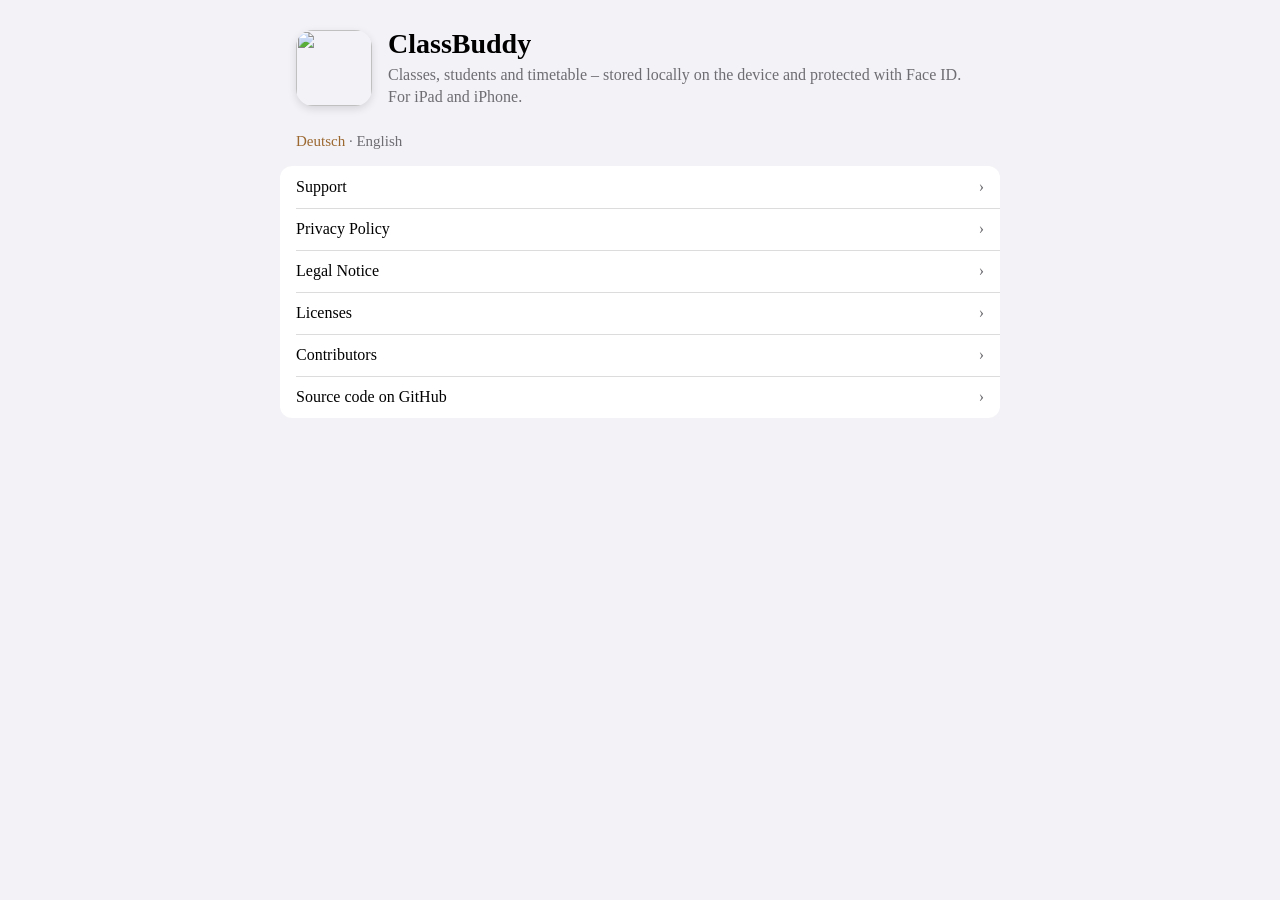
==== site/index.en.html @ f0c8f1b5 "GitHub Pages site, weather attribution logo, privacy policy update - GitHub Pages (workflow): legal " ====
<!doctype html>
<html lang="en">
<head>
<meta charset="utf-8">
<meta name="viewport" content="width=device-width, initial-scale=1">
<title>ClassBuddy</title>
<link rel="icon" href="app-icon.png">
<style>
  :root {
    color-scheme: light dark;
    --bg: #f2f2f7;
    --card: #ffffff;
    --text: #000000;
    --secondary: #6d6d72;
    --separator: rgba(60, 60, 67, 0.18);
    --accent: #9c6830;
    --pill: rgba(156, 104, 48, 0.12);
  }
  @media (prefers-color-scheme: dark) {
    :root {
      --bg: #000000;
      --card: #1c1c1e;
      --text: #ffffff;
      --secondary: #98989f;
      --separator: rgba(84, 84, 88, 0.6);
      --accent: #cd9c5e;
      --pill: rgba(205, 156, 94, 0.16);
    }
  }
  * { box-sizing: border-box; }
  body {
    margin: 0;
    padding: 20px 20px 40px;
    background: var(--bg);
    color: var(--text);
    font: -apple-system-body;
    -webkit-text-size-adjust: 100%;
  }
  main { max-width: 720px; margin: 0 auto; }
  .intro { color: var(--secondary); font: -apple-system-subheadline; margin: 4px 16px 24px; line-height: 1.4; }
  h2 {
    font: -apple-system-footnote;
    text-transform: uppercase;
    letter-spacing: 0.02em;
    color: var(--secondary);
    margin: 28px 16px 8px;
    font-weight: 400;
  }
  .card { background: var(--card); border-radius: 12px; overflow: hidden; }
  .row { padding: 12px 16px; position: relative; }
  .row + .row::before {
    content: ""; position: absolute; top: 0; left: 16px; right: 0;
    border-top: 0.5px solid var(--separator);
  }
  .row-head { display: flex; align-items: baseline; gap: 8px; flex-wrap: wrap; }
  .name { font: -apple-system-headline; }
  .pill {
    font: -apple-system-caption1; font-weight: 600;
    color: var(--accent); background: var(--pill);
    padding: 2px 8px; border-radius: 999px;
  }
  .desc { color: var(--secondary); font: -apple-system-subheadline; margin-top: 4px; line-height: 1.4; }
  a { color: var(--accent); text-decoration: none; }
  details { margin-top: 8px; }
  summary { color: var(--accent); font: -apple-system-subheadline; cursor: pointer; list-style: none; }
  summary::-webkit-details-marker { display: none; }
  summary::after { content: " ›"; }
  details[open] summary::after { content: " ⌄"; }
  pre {
    white-space: pre-wrap; font: -apple-system-caption2; font-family: ui-monospace, Menlo, monospace;
    color: var(--secondary); margin: 8px 0 0; line-height: 1.45;
  }
  .footnote { color: var(--secondary); font: -apple-system-footnote; margin: 8px 16px 0; line-height: 1.4; }
  html, body { overflow-x: hidden; }
  body { overflow-wrap: anywhere; word-break: normal; }
  pre { max-width: 100%; overflow-x: hidden; overflow-wrap: anywhere; }
  ul { margin: 6px 0 0; padding-left: 20px; }
  li { margin: 4px 0; line-height: 1.4; }
  .row p { margin: 6px 0 0; line-height: 1.45; }
  .muted { color: var(--secondary); }
  .ok { color: #34c759; font-weight: 600; }
  .todo { color: #ff3b30; font-weight: 600; }
  .hero { display: flex; align-items: center; gap: 16px; margin: 8px 16px 24px; }
  .hero img { width: 76px; height: 76px; border-radius: 17px; box-shadow: 0 3px 8px rgba(0,0,0,0.12); }
  .hero h1 { margin: 0; font: -apple-system-title1; font-weight: 700; font-size: 28px; }
  .hero p { margin: 4px 0 0; color: var(--secondary); line-height: 1.4; }
  .lang { margin: 0 16px 16px; color: var(--secondary); font-size: 15px; }
  a.rowlink { display: block; color: var(--text); text-decoration: none; }
  a.rowlink .name::after { content: "›"; float: right; color: var(--secondary); }
</style>
</head>
<body>
<main>
  <div class="hero">
    <img src="app-icon.png" alt="">
    <div><h1>ClassBuddy</h1><p>Classes, students and timetable – stored locally on the device and protected with Face ID. For iPad and iPhone.</p></div>
  </div>
  <p class="lang"><a href="index.html">Deutsch</a> · English</p>
  <div class="card">
    <div class="row"><a class="rowlink" href="support.en.html"><div class="name">Support</div></a></div>
    <div class="row"><a class="rowlink" href="privacy.en.html"><div class="name">Privacy Policy</div></a></div>
    <div class="row"><a class="rowlink" href="imprint.en.html"><div class="name">Legal Notice</div></a></div>
    <div class="row"><a class="rowlink" href="licenses.en.html"><div class="name">Licenses</div></a></div>
    <div class="row"><a class="rowlink" href="collaborators.en.html"><div class="name">Contributors</div></a></div>
    <div class="row"><a class="rowlink" href="https://github.com/undeaDD/ClassBuddy"><div class="name">Source code on GitHub</div></a></div>
  </div>
</main>
</body>
</html>
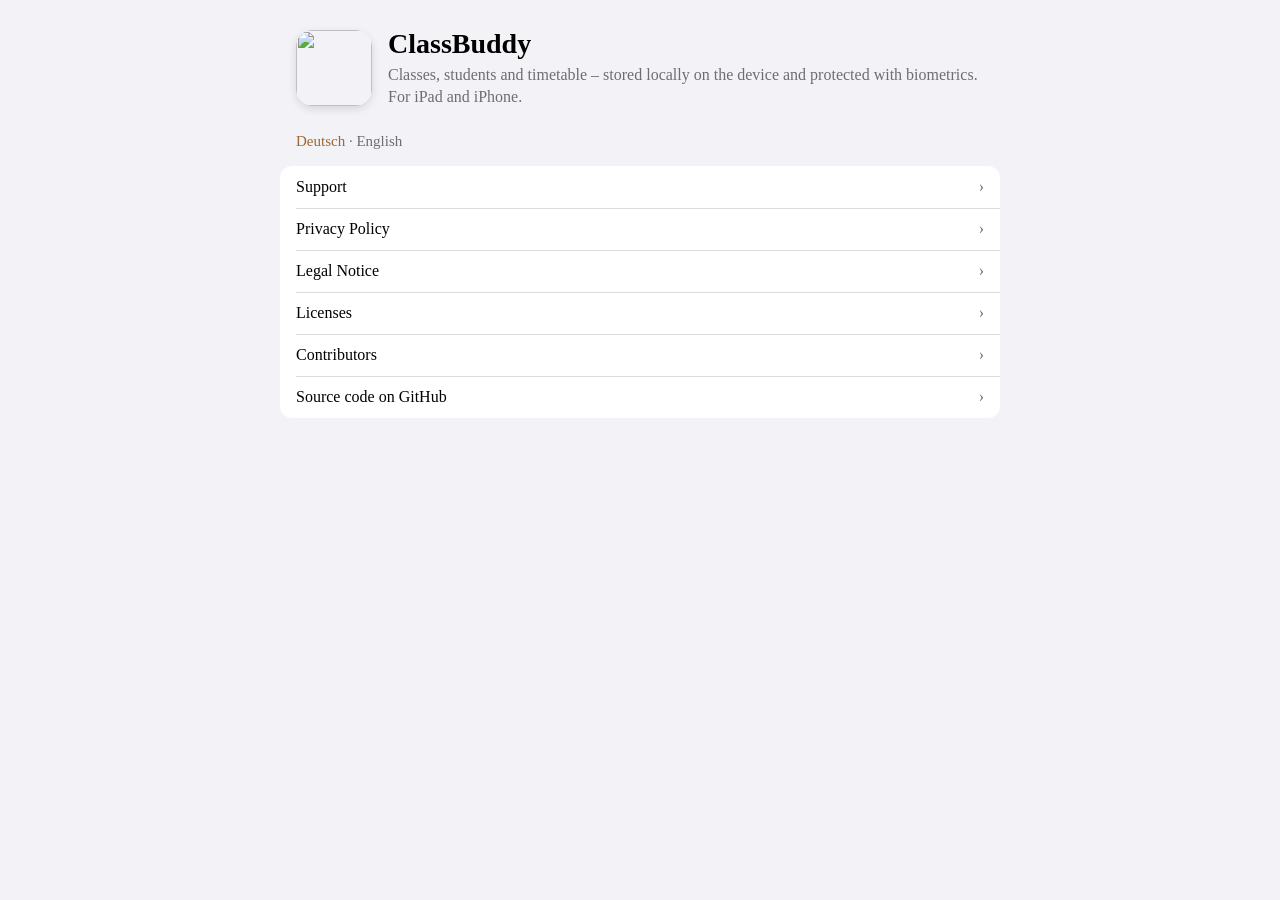
==== commit 27e9faa5: "App Store images, biometric wording, richer test data - App Store mockups: scripts/appstore-screensh" ====
--- a/site/index.en.html
+++ b/site/index.en.html
@@ -93,7 +93,7 @@
 <main>
   <div class="hero">
     <img src="app-icon.png" alt="">
-    <div><h1>ClassBuddy</h1><p>Classes, students and timetable – stored locally on the device and protected with Face ID. For iPad and iPhone.</p></div>
+    <div><h1>ClassBuddy</h1><p>Classes, students and timetable – stored locally on the device and protected with biometrics. For iPad and iPhone.</p></div>
   </div>
   <p class="lang"><a href="index.html">Deutsch</a> · English</p>
   <div class="card">
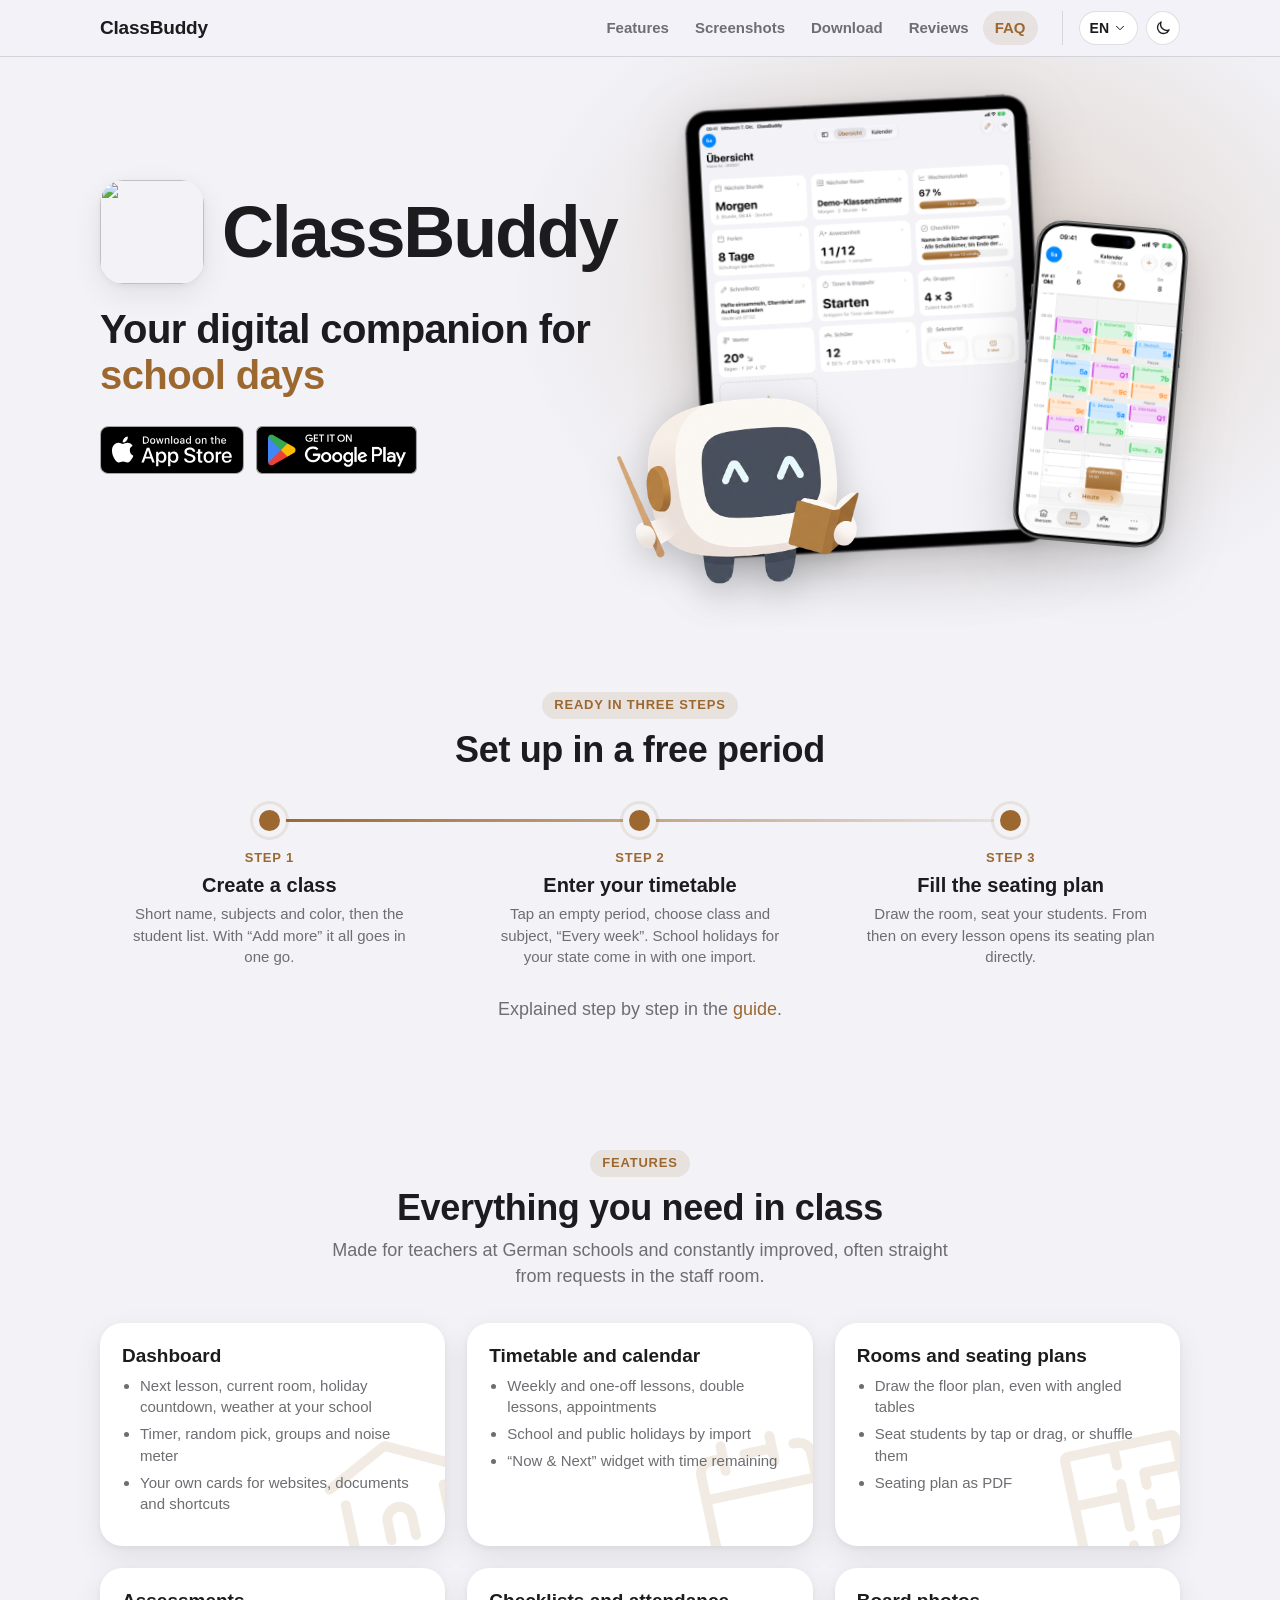
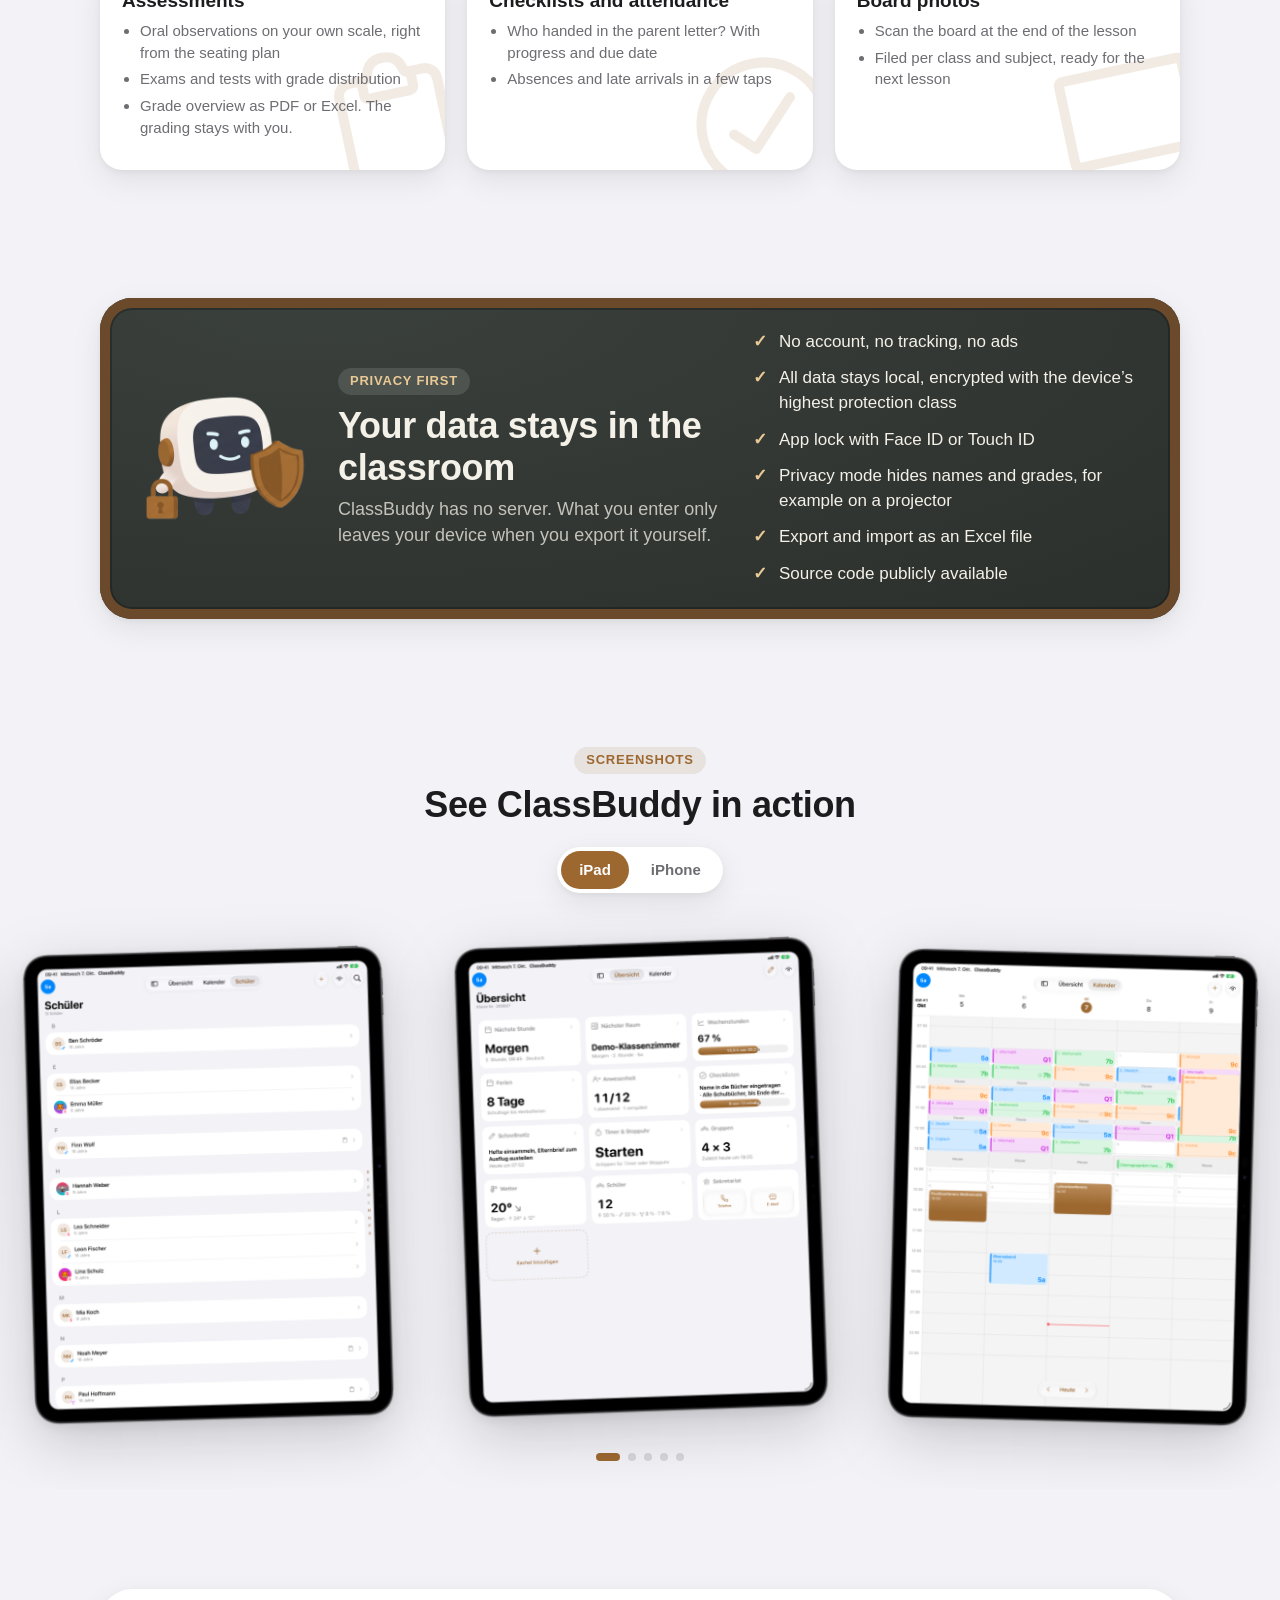
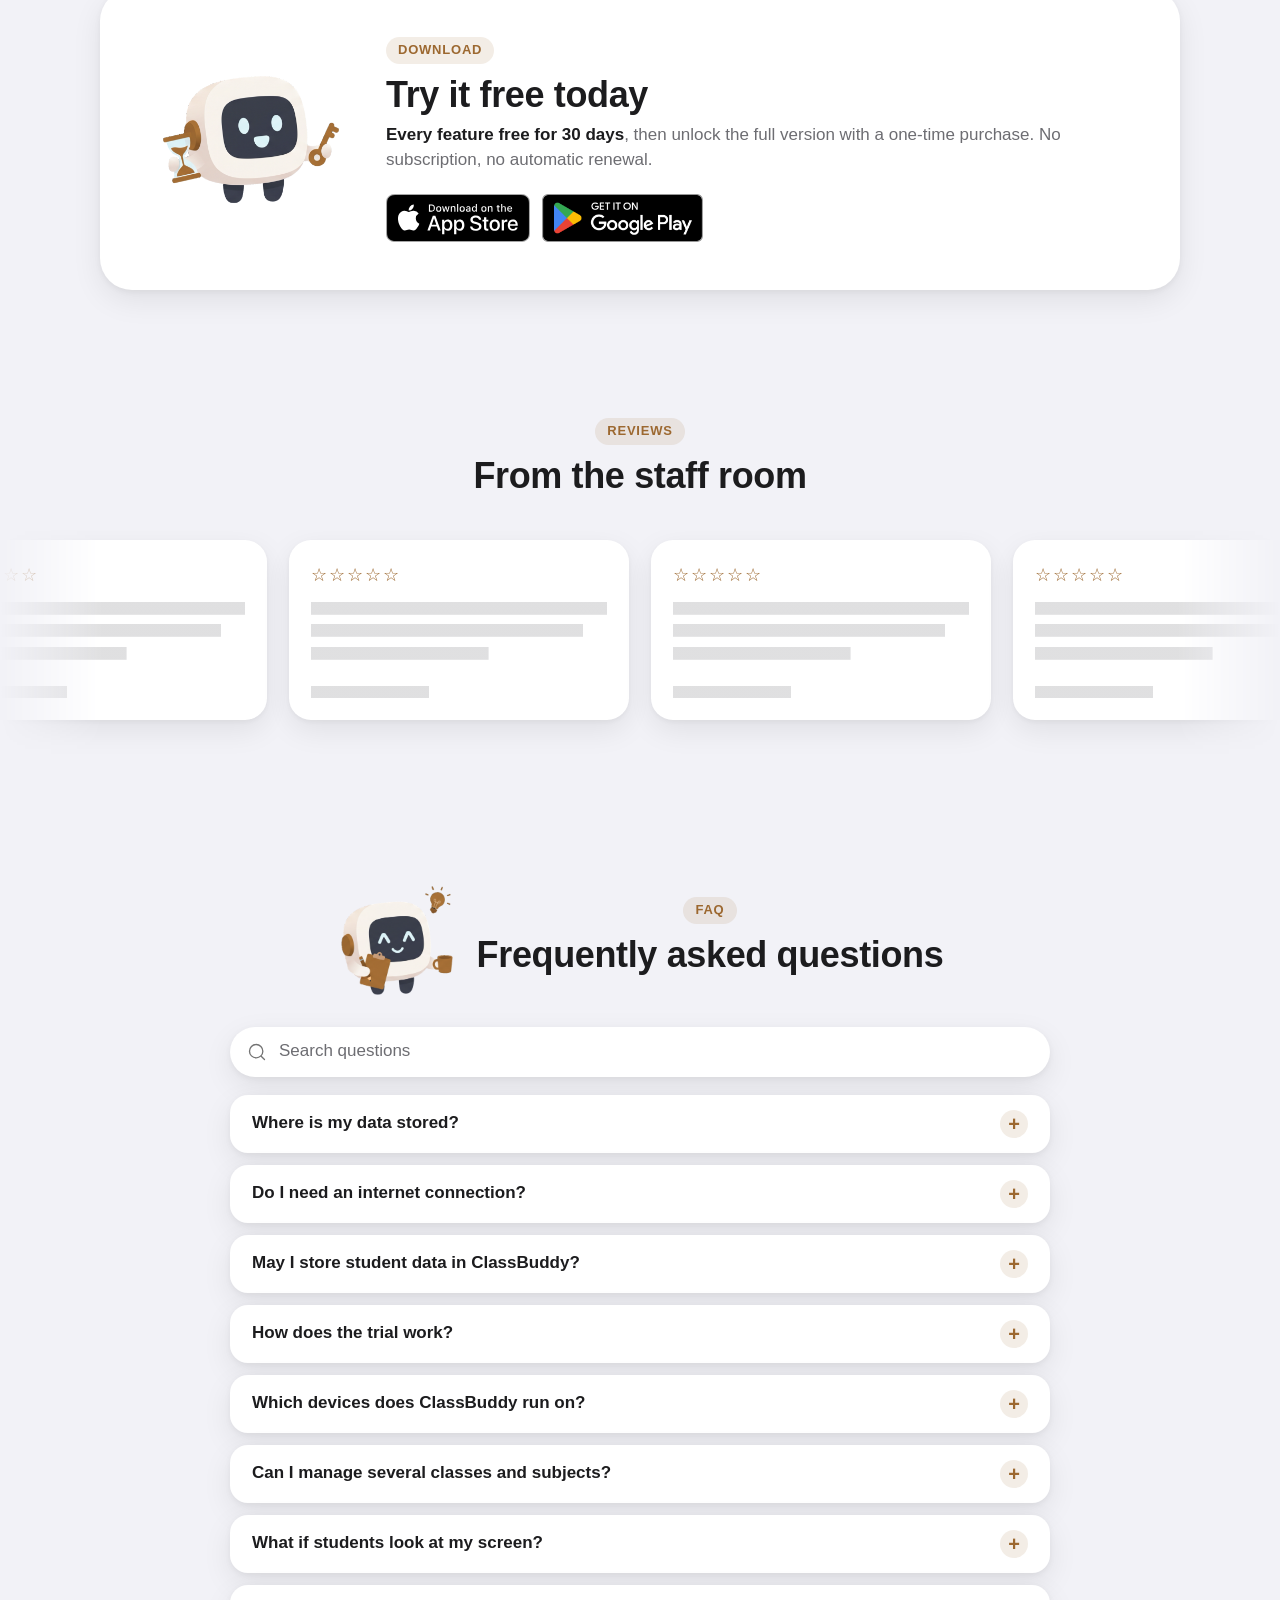
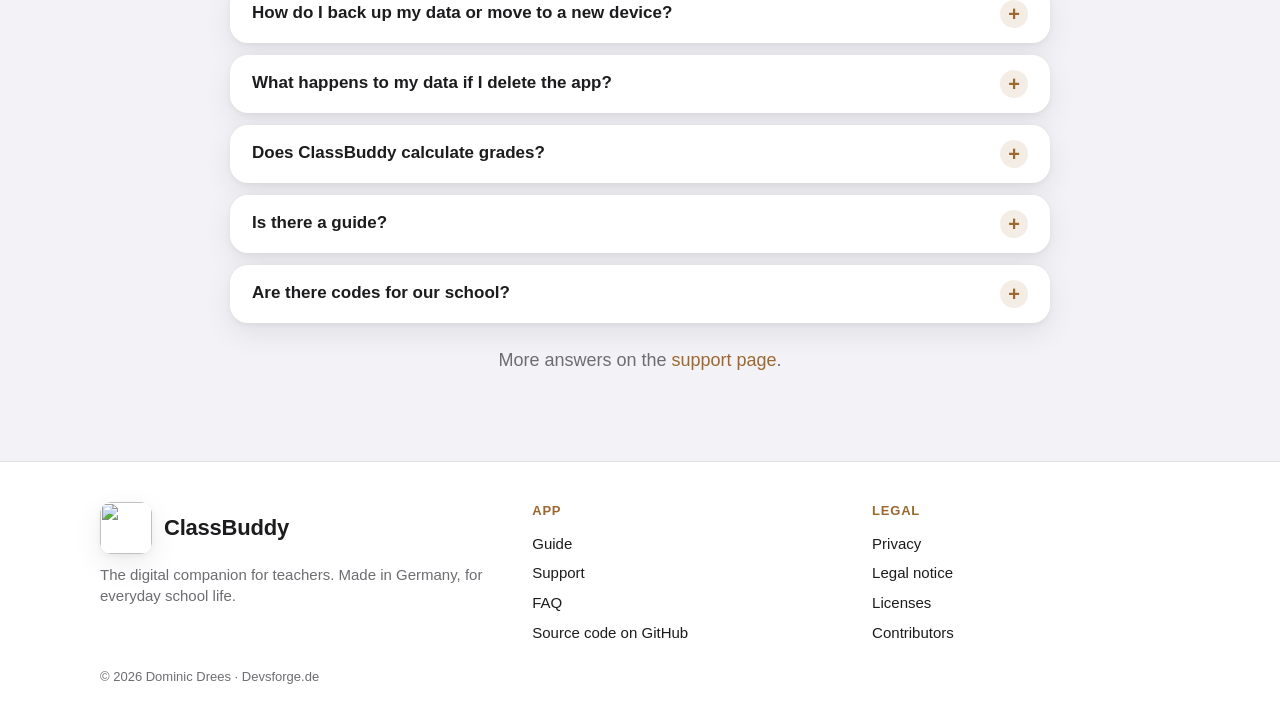
==== commit d3d33d8c: "Website: new landing page with screenshots, FAQ and dark mode - One-page landing page (German and En" ====
--- a/site/index.en.html
+++ b/site/index.en.html
@@ -3,107 +3,291 @@
 <head>
 <meta charset="utf-8">
 <meta name="viewport" content="width=device-width, initial-scale=1">
-<title>ClassBuddy</title>
+<title>ClassBuddy · The digital companion for teachers</title>
+<meta name="description" content="Timetable, seating plans, assessments and checklists for teachers. Everything stays on your iPad or iPhone, protected by Face ID.">
+<meta property="og:title" content="ClassBuddy">
+<meta property="og:description" content="Your digital companion for everyday school life. Everything stays on your device, no account, no cloud.">
+<meta property="og:image" content="https://undeadd.github.io/ClassBuddy/app-icon.png">
+<meta property="og:type" content="website">
+<meta name="theme-color" content="#f2f2f7">
 <link rel="icon" href="app-icon.png">
-<style>
-  :root {
-    color-scheme: light dark;
-    --bg: #f2f2f7;
-    --card: #ffffff;
-    --text: #000000;
-    --secondary: #6d6d72;
-    --separator: rgba(60, 60, 67, 0.18);
-    --accent: #9c6830;
-    --pill: rgba(156, 104, 48, 0.12);
-  }
-  @media (prefers-color-scheme: dark) {
-    :root {
-      --bg: #000000;
-      --card: #1c1c1e;
-      --text: #ffffff;
-      --secondary: #98989f;
-      --separator: rgba(84, 84, 88, 0.6);
-      --accent: #cd9c5e;
-      --pill: rgba(205, 156, 94, 0.16);
-    }
-  }
-  * { box-sizing: border-box; }
-  body {
-    margin: 0;
-    padding: 20px 20px 40px;
-    background: var(--bg);
-    color: var(--text);
-    font: -apple-system-body;
-    -webkit-text-size-adjust: 100%;
-  }
-  main { max-width: 720px; margin: 0 auto; }
-  .intro { color: var(--secondary); font: -apple-system-subheadline; margin: 4px 16px 24px; line-height: 1.4; }
-  h2 {
-    font: -apple-system-footnote;
-    text-transform: uppercase;
-    letter-spacing: 0.02em;
-    color: var(--secondary);
-    margin: 28px 16px 8px;
-    font-weight: 400;
-  }
-  .card { background: var(--card); border-radius: 12px; overflow: hidden; }
-  .row { padding: 12px 16px; position: relative; }
-  .row + .row::before {
-    content: ""; position: absolute; top: 0; left: 16px; right: 0;
-    border-top: 0.5px solid var(--separator);
-  }
-  .row-head { display: flex; align-items: baseline; gap: 8px; flex-wrap: wrap; }
-  .name { font: -apple-system-headline; }
-  .pill {
-    font: -apple-system-caption1; font-weight: 600;
-    color: var(--accent); background: var(--pill);
-    padding: 2px 8px; border-radius: 999px;
-  }
-  .desc { color: var(--secondary); font: -apple-system-subheadline; margin-top: 4px; line-height: 1.4; }
-  a { color: var(--accent); text-decoration: none; }
-  details { margin-top: 8px; }
-  summary { color: var(--accent); font: -apple-system-subheadline; cursor: pointer; list-style: none; }
-  summary::-webkit-details-marker { display: none; }
-  summary::after { content: " ›"; }
-  details[open] summary::after { content: " ⌄"; }
-  pre {
-    white-space: pre-wrap; font: -apple-system-caption2; font-family: ui-monospace, Menlo, monospace;
-    color: var(--secondary); margin: 8px 0 0; line-height: 1.45;
-  }
-  .footnote { color: var(--secondary); font: -apple-system-footnote; margin: 8px 16px 0; line-height: 1.4; }
-  html, body { overflow-x: hidden; }
-  body { overflow-wrap: anywhere; word-break: normal; }
-  pre { max-width: 100%; overflow-x: hidden; overflow-wrap: anywhere; }
-  ul { margin: 6px 0 0; padding-left: 20px; }
-  li { margin: 4px 0; line-height: 1.4; }
-  .row p { margin: 6px 0 0; line-height: 1.45; }
-  .muted { color: var(--secondary); }
-  .ok { color: #34c759; font-weight: 600; }
-  .todo { color: #ff3b30; font-weight: 600; }
-  .hero { display: flex; align-items: center; gap: 16px; margin: 8px 16px 24px; }
-  .hero img { width: 76px; height: 76px; border-radius: 17px; box-shadow: 0 3px 8px rgba(0,0,0,0.12); }
-  .hero h1 { margin: 0; font: -apple-system-title1; font-weight: 700; font-size: 28px; }
-  .hero p { margin: 4px 0 0; color: var(--secondary); line-height: 1.4; }
-  .lang { margin: 0 16px 16px; color: var(--secondary); font-size: 15px; }
-  a.rowlink { display: block; color: var(--text); text-decoration: none; }
-  a.rowlink .name::after { content: "›"; float: right; color: var(--secondary); }
-</style>
+<link rel="apple-touch-icon" href="app-icon.png">
+<link rel="alternate" hreflang="de" href="index.html">
+<script>
+  // Erscheinungsbild vor dem ersten Zeichnen setzen: gespeicherte Wahl, sonst System (ohne Wahl folgt die Seite dem System).
+  (function () {
+    var stored = null;
+    try { stored = localStorage.getItem("theme"); } catch (error) {}
+    var dark = stored ? stored === "dark" : matchMedia("(prefers-color-scheme: dark)").matches;
+    document.documentElement.dataset.theme = dark ? "dark" : "light";
+  })();
+</script>
+<link rel="stylesheet" href="landing.css">
 </head>
 <body>
-<main>
-  <div class="hero">
-    <img src="app-icon.png" alt="">
-    <div><h1>ClassBuddy</h1><p>Classes, students and timetable – stored locally on the device and protected with biometrics. For iPad and iPhone.</p></div>
-  </div>
-  <p class="lang"><a href="index.html">Deutsch</a> · English</p>
-  <div class="card">
-    <div class="row"><a class="rowlink" href="support.en.html"><div class="name">Support</div></a></div>
-    <div class="row"><a class="rowlink" href="privacy.en.html"><div class="name">Privacy Policy</div></a></div>
-    <div class="row"><a class="rowlink" href="imprint.en.html"><div class="name">Legal Notice</div></a></div>
-    <div class="row"><a class="rowlink" href="licenses.en.html"><div class="name">Licenses</div></a></div>
-    <div class="row"><a class="rowlink" href="collaborators.en.html"><div class="name">Contributors</div></a></div>
-    <div class="row"><a class="rowlink" href="https://github.com/undeaDD/ClassBuddy"><div class="name">Source code on GitHub</div></a></div>
-  </div>
-</main>
+
+<nav class="nav">
+  <div class="wrap">
+    <a class="brand" href="#top"><img class="brand-mascot" src="images/mascot-default.png" alt="">ClassBuddy</a>
+    <div class="nav-links">
+      <a href="#funktionen">Features</a>
+      <a href="#bilder">Screenshots</a>
+      <a href="#download">Download</a>
+      <a href="#stimmen">Reviews</a>
+      <a href="#fragen">FAQ</a>
+    </div>
+    <div class="nav-tools">
+      <div class="menu" data-menu>
+        <button type="button" class="tool" aria-haspopup="true" aria-expanded="false" aria-label="Language">EN<img src="icons/nav-arrow-down.svg" alt=""></button>
+        <div class="menu-list" role="menu">
+          <a role="menuitem" href="index.html" hreflang="de" lang="de">Deutsch</a>
+          <a role="menuitem" href="index.en.html" hreflang="en" lang="en" aria-current="page">English</a>
+        </div>
+      </div>
+      <button type="button" class="tool icon-only" data-theme-toggle aria-label="Light or dark"><span class="light-only"><svg viewBox="0 0 24 24" aria-hidden="true"><path d="M20 14.5A8 8 0 0 1 9.5 4a8 8 0 1 0 10.5 10.5Z"/></svg></span><span class="dark-only"><svg viewBox="0 0 24 24" aria-hidden="true"><circle cx="12" cy="12" r="4"/><path d="M12 2v2M12 20v2M4.9 4.9l1.4 1.4M17.7 17.7l1.4 1.4M2 12h2M20 12h2M4.9 19.1l1.4-1.4M17.7 6.3l1.4-1.4"/></svg></span></button>
+    </div>
+  </div>
+</nav>
+
+<header class="hero" id="top">
+  <div class="wrap">
+    <div>
+      <div class="wordmark"><img class="light-only" src="app-icon.png" alt=""><img class="dark-only" src="app-icon-dark.png" alt=""><span>ClassBuddy</span></div>
+      <h1>Your digital companion for <span>school days</span></h1>
+      <div class="badges">
+        <a class="badge" href="#download"><img src="images/appstore-en-black.svg" alt="Download on the App Store"></a>
+        <a class="badge" href="#download"><img src="images/googleplay-en.png" alt="Get it on Google Play"></a>
+      </div>
+    </div>
+    <div class="stage">
+      <img class="device tablet light-only" src="screenshots/de/ipad/dashboard.png" alt="ClassBuddy on iPad: dashboard with cards" width="760" height="991"><img class="device tablet dark-only" src="screenshots/de-dark/ipad/dashboard.png" alt="ClassBuddy on iPad: dashboard with cards" width="760" height="991">
+      <img class="device phone light-only" src="screenshots/de/iphone/calendar.png" alt="ClassBuddy on iPhone: calendar" width="420" height="859"><img class="device phone dark-only" src="screenshots/de-dark/iphone/calendar.png" alt="ClassBuddy on iPhone: calendar" width="420" height="859">
+      <img class="mascot" src="images/mascot-default.png" alt="Buddy, the ClassBuddy mascot">
+    </div>
+  </div>
+</header>
+
+<section id="so-gehts">
+  <div class="wrap">
+    <div class="center reveal">
+      <span class="eyebrow">Ready in three steps</span>
+      <h2>Set up in a free period</h2>
+    </div>
+    <ol class="timeline">
+      <li class="reveal"><span class="node"></span><small>Step 1</small><h3>Create a class</h3><p>Short name, subjects and color, then the student list. With “Add more” it all goes in one go.</p></li>
+      <li class="reveal"><span class="node"></span><small>Step 2</small><h3>Enter your timetable</h3><p>Tap an empty period, choose class and subject, “Every week”. School holidays for your state come in with one import.</p></li>
+      <li class="reveal"><span class="node"></span><small>Step 3</small><h3>Fill the seating plan</h3><p>Draw the room, seat your students. From then on every lesson opens its seating plan directly.</p></li>
+    </ol>
+    <p class="lead center reveal">Explained step by step in the <a href="guide.en.html">guide</a>.</p>
+  </div>
+</section>
+
+<section id="funktionen">
+  <div class="wrap">
+    <div class="center reveal">
+      <span class="eyebrow">Features</span>
+      <h2>Everything you need in class</h2>
+      <p class="lead">Made for teachers at German schools and constantly improved, often straight from requests in the staff room.</p>
+    </div>
+    <div class="features">
+      <article class="feature reveal" style="--src: url(icons/home-alt.svg)">
+        <h3>Dashboard</h3>
+        <ul><li>Next lesson, current room, holiday countdown, weather at your school</li><li>Timer, random pick, groups and noise meter</li><li>Your own cards for websites, documents and shortcuts</li></ul>
+      </article>
+      <article class="feature reveal" style="--src: url(icons/calendar.svg)">
+        <h3>Timetable and calendar</h3>
+        <ul><li>Weekly and one-off lessons, double lessons, appointments</li><li>School and public holidays by import</li><li>“Now &amp; Next” widget with time remaining</li></ul>
+      </article>
+      <article class="feature reveal" style="--src: url(icons/floor-layout.svg)">
+        <h3>Rooms and seating plans</h3>
+        <ul><li>Draw the floor plan, even with angled tables</li><li>Seat students by tap or drag, or shuffle them</li><li>Seating plan as PDF</li></ul>
+      </article>
+      <article class="feature reveal" style="--src: url(icons/notes.svg)">
+        <h3>Assessments</h3>
+        <ul><li>Oral observations on your own scale, right from the seating plan</li><li>Exams and tests with grade distribution</li><li>Grade overview as PDF or Excel. The grading stays with you.</li></ul>
+      </article>
+      <article class="feature reveal" style="--src: url(icons/checkmark-on.svg)">
+        <h3>Checklists and attendance</h3>
+        <ul><li>Who handed in the parent letter? With progress and due date</li><li>Absences and late arrivals in a few taps</li></ul>
+      </article>
+      <article class="feature reveal" style="--src: url(icons/board.svg)">
+        <h3>Board photos</h3>
+        <ul><li>Scan the board at the end of the lesson</li><li>Filed per class and subject, ready for the next lesson</li></ul>
+      </article>
+    </div>
+  </div>
+</section>
+
+<section id="datenschutz">
+  <div class="wrap">
+    <div class="board reveal">
+      <img class="mascot" src="images/mascot-defend.png" alt="">
+      <div>
+        <span class="eyebrow">Privacy first</span>
+        <h2>Your data stays in the classroom</h2>
+        <p class="lead">ClassBuddy has no server. What you enter only leaves your device when you export it yourself.</p>
+      </div>
+      <ul class="checks">
+        <li>No account, no tracking, no ads</li>
+        <li>All data stays local, encrypted with the device’s highest protection class</li>
+        <li>App lock with Face ID or Touch ID</li>
+        <li>Privacy mode hides names and grades, for example on a projector</li>
+        <li>Export and import as an Excel file</li>
+        <li>Source code publicly available</li>
+      </ul>
+    </div>
+  </div>
+</section>
+
+<section id="bilder">
+  <input class="gallery-input" type="radio" name="device" id="show-ipad" checked>
+  <input class="gallery-input" type="radio" name="device" id="show-iphone">
+  <div class="wrap center reveal">
+    <span class="eyebrow">Screenshots</span>
+    <h2>See ClassBuddy in action</h2>
+    <div class="tabs">
+      <label for="show-ipad">iPad</label>
+      <label for="show-iphone">iPhone</label>
+    </div>
+  </div>
+    <div class="gallery-wrap ipad">
+      <div class="gallery">
+        <figure style="--tilt: -2deg; --lift: 0px" tabindex="0" role="button" aria-label="Dashboard: Enlarge"><img class="device light-only" src="screenshots/de/ipad/dashboard.png" alt="Dashboard" width="760" height="991"><img class="device dark-only" src="screenshots/de-dark/ipad/dashboard.png" alt="Dashboard" width="760" height="991"></figure>
+        <figure style="--tilt: 1.5deg; --lift: 10px" tabindex="0" role="button" aria-label="Calendar: Enlarge"><img class="device light-only" src="screenshots/de/ipad/calendar.png" alt="Calendar" width="760" height="991"><img class="device dark-only" src="screenshots/de-dark/ipad/calendar.png" alt="Calendar" width="760" height="991"></figure>
+        <figure style="--tilt: -1deg; --lift: -6px" tabindex="0" role="button" aria-label="Assessments: Enlarge"><img class="device light-only" src="screenshots/de/ipad/notes.png" alt="Assessments" width="760" height="991"><img class="device dark-only" src="screenshots/de-dark/ipad/notes.png" alt="Assessments" width="760" height="991"></figure>
+        <figure style="--tilt: 2.2deg; --lift: 4px" tabindex="0" role="button" aria-label="Checklists: Enlarge"><img class="device light-only" src="screenshots/de/ipad/checklists.png" alt="Checklists" width="760" height="991"><img class="device dark-only" src="screenshots/de-dark/ipad/checklists.png" alt="Checklists" width="760" height="991"></figure>
+        <figure style="--tilt: -1.6deg; --lift: 8px" tabindex="0" role="button" aria-label="Students: Enlarge"><img class="device light-only" src="screenshots/de/ipad/students.png" alt="Students" width="760" height="991"><img class="device dark-only" src="screenshots/de-dark/ipad/students.png" alt="Students" width="760" height="991"></figure>
+      </div>
+      <div class="dots"><button type="button" aria-label="Screenshot 1"></button><button type="button" aria-label="Screenshot 2"></button><button type="button" aria-label="Screenshot 3"></button><button type="button" aria-label="Screenshot 4"></button><button type="button" aria-label="Screenshot 5"></button></div>
+    </div>
+    <div class="gallery-wrap iphone">
+      <div class="gallery">
+        <figure style="--tilt: -2deg; --lift: 0px" tabindex="0" role="button" aria-label="Dashboard: Enlarge"><img class="device light-only" src="screenshots/de/iphone/dashboard.png" alt="Dashboard" width="420" height="859"><img class="device dark-only" src="screenshots/de-dark/iphone/dashboard.png" alt="Dashboard" width="420" height="859"></figure>
+        <figure style="--tilt: 1.5deg; --lift: 10px" tabindex="0" role="button" aria-label="Calendar: Enlarge"><img class="device light-only" src="screenshots/de/iphone/calendar.png" alt="Calendar" width="420" height="859"><img class="device dark-only" src="screenshots/de-dark/iphone/calendar.png" alt="Calendar" width="420" height="859"></figure>
+        <figure style="--tilt: -1deg; --lift: -6px" tabindex="0" role="button" aria-label="Assessments: Enlarge"><img class="device light-only" src="screenshots/de/iphone/notes.png" alt="Assessments" width="420" height="859"><img class="device dark-only" src="screenshots/de-dark/iphone/notes.png" alt="Assessments" width="420" height="859"></figure>
+        <figure style="--tilt: 2.2deg; --lift: 4px" tabindex="0" role="button" aria-label="Checklists: Enlarge"><img class="device light-only" src="screenshots/de/iphone/checklists.png" alt="Checklists" width="420" height="859"><img class="device dark-only" src="screenshots/de-dark/iphone/checklists.png" alt="Checklists" width="420" height="859"></figure>
+        <figure style="--tilt: -1.6deg; --lift: 8px" tabindex="0" role="button" aria-label="Students: Enlarge"><img class="device light-only" src="screenshots/de/iphone/students.png" alt="Students" width="420" height="859"><img class="device dark-only" src="screenshots/de-dark/iphone/students.png" alt="Students" width="420" height="859"></figure>
+      </div>
+      <div class="dots"><button type="button" aria-label="Screenshot 1"></button><button type="button" aria-label="Screenshot 2"></button><button type="button" aria-label="Screenshot 3"></button><button type="button" aria-label="Screenshot 4"></button><button type="button" aria-label="Screenshot 5"></button></div>
+    </div>
+</section>
+
+<section id="download">
+  <div class="wrap">
+    <div class="download reveal">
+      <img class="mascot" src="images/mascot-trial.png" alt="">
+      <div>
+        <span class="eyebrow">Download</span>
+        <h2>Try it free today</h2>
+        <p class="price"><b>Every feature free for 30 days</b>, then unlock the full version with a one-time purchase. No subscription, no automatic renewal.</p>
+        <div class="badges">
+        <a class="badge" href="#download"><img src="images/appstore-en-black.svg" alt="Download on the App Store"></a>
+        <a class="badge" href="#download"><img src="images/googleplay-en.png" alt="Get it on Google Play"></a>
+      </div>
+      </div>
+    </div>
+  </div>
+</section>
+
+<section id="stimmen">
+  <div class="wrap">
+    <div class="center reveal">
+      <span class="eyebrow">Reviews</span>
+      <h2>From the staff room</h2>
+    </div>
+  </div>
+  <div class="reviews">
+    <div class="reviews-track">
+      <figure class="review">
+        <div class="stars" aria-label="Rating: 0/5">☆☆☆☆☆</div>
+        <blockquote></blockquote>
+        <cite></cite>
+      </figure>
+      <figure class="review">
+        <div class="stars" aria-label="Rating: 0/5">☆☆☆☆☆</div>
+        <blockquote></blockquote>
+        <cite></cite>
+      </figure>
+      <figure class="review">
+        <div class="stars" aria-label="Rating: 0/5">☆☆☆☆☆</div>
+        <blockquote></blockquote>
+        <cite></cite>
+      </figure>
+    </div>
+  </div>
+</section>
+
+<section id="fragen">
+  <div class="wrap">
+    <div class="faq-head reveal">
+      <img class="mascot" src="images/mascot-feedback.png" alt="">
+      <div>
+        <span class="eyebrow">FAQ</span>
+        <h2>Frequently asked questions</h2>
+      </div>
+    </div>
+    <label class="faq-search reveal">
+      <img src="icons/search.svg" alt="">
+      <input type="search" placeholder="Search questions" aria-label="Search questions" autocomplete="off">
+    </label>
+    <div class="faq">
+      <details class="reveal"><summary>Where is my data stored?</summary><div class="answer"><p>Only on your device. There is no account and no ClassBuddy server, the developer has no access to your data. Details in the <a href="privacy.en.html">privacy policy</a>.</p></div></details>
+      <details class="reveal"><summary>Do I need an internet connection?</summary><div class="answer"><p>No. ClassBuddy works completely offline. Only the holiday import and the weather card briefly need a connection.</p></div></details>
+      <details class="reveal"><summary>May I store student data in ClassBuddy?</summary><div class="answer"><p>ClassBuddy is built for privacy-compliant use at German schools: everything stays local, encrypted and locked. Whether and which data you may process on a private device is up to your state and your school. More in the notes for teachers in the <a href="privacy.en.html">privacy policy</a>.</p></div></details>
+      <details class="reveal"><summary>How does the trial work?</summary><div class="answer"><p>You start the trial at the end of the introduction: every feature free for 30 days, no subscription and no automatic renewal. Afterwards you unlock the full version with a one-time purchase. If you decide not to buy, export your data before the trial ends.</p></div></details>
+      <details class="reveal"><summary>Which devices does ClassBuddy run on?</summary><div class="answer"><p>On iPad and iPhone with iPadOS and iOS 17.7 or later. An Android version is coming to Google Play.</p></div></details>
+      <details class="reveal"><summary>Can I manage several classes and subjects?</summary><div class="answer"><p>Yes, as many classes as you like, each with several subjects. Timetable, seating plans and assessments apply per class and subject.</p></div></details>
+      <details class="reveal"><summary>What if students look at my screen?</summary><div class="answer"><p>One tap on the eye at the top right turns on privacy mode: names, grades and notes are hidden, for example on a projector. Turning it off needs Face ID, Touch ID or your passcode.</p></div></details>
+      <details class="reveal"><summary>How do I back up my data or move to a new device?</summary><div class="answer"><p>Settings › App Settings › Export creates an Excel file with all your data. On the new device, import it in the same place.</p></div></details>
+      <details class="reveal"><summary>What happens to my data if I delete the app?</summary><div class="answer"><p>It is deleted together with the app, since there is no copy on a server. Export anything you want to keep first.</p></div></details>
+      <details class="reveal"><summary>Does ClassBuddy calculate grades?</summary><div class="answer"><p>No. ClassBuddy keeps observations and assessments organized, the grading stays with you.</p></div></details>
+      <details class="reveal"><summary>Is there a guide?</summary><div class="answer"><p>Yes, the <a href="guide.en.html">guide</a> explains the setup step by step. You also find it in the app under Settings.</p></div></details>
+      <details class="reveal"><summary>Are there codes for our school?</summary><div class="answer"><p>Yes. Schools and departments are welcome to request full version codes in larger quantities, through one of the feedback options in the app or by <a href="mailto:dominic.drees@live.de">email</a>.</p></div></details>
+    </div>
+    <p class="faq-empty" hidden>No matching question. Feel free to write to us through one of the feedback options in the app.</p>
+    <p class="lead center">More answers on the <a href="support.en.html">support page</a>.</p>
+  </div>
+</section>
+
+<footer>
+  <div class="wrap">
+    <div class="foot">
+      <div>
+        <a class="brand" href="#top"><img class="brand-icon light-only" src="app-icon.png" alt=""><img class="brand-icon dark-only" src="app-icon-dark.png" alt="">ClassBuddy</a>
+        <p class="muted">The digital companion for teachers. Made in Germany, for everyday school life.</p>
+      </div>
+      <div>
+        <h4>App</h4>
+        <ul>
+          <li><a href="guide.en.html">Guide</a></li>
+          <li><a href="support.en.html">Support</a></li>
+          <li><a href="#fragen">FAQ</a></li>
+          <li><a href="https://github.com/undeaDD/ClassBuddy">Source code on GitHub</a></li>
+        </ul>
+      </div>
+      <div>
+        <h4>Legal</h4>
+        <ul>
+          <li><a href="privacy.en.html">Privacy</a></li>
+          <li><a href="imprint.en.html">Legal notice</a></li>
+          <li><a href="licenses.en.html">Licenses</a></li>
+          <li><a href="collaborators.en.html">Contributors</a></li>
+        </ul>
+      </div>
+    </div>
+    <p class="legal">© 2026 Dominic Drees · <a href="https://devsforge.de">Devsforge.de</a></p>
+  </div>
+</footer>
+
+<dialog class="lightbox" aria-label="See ClassBuddy in action">
+  <img alt="">
+  <button type="button" class="lb-close" aria-label="Close"><img src="icons/xmark.svg" alt=""></button>
+  <button type="button" class="lb-prev" aria-label="Previous screenshot"><img src="icons/nav-arrow-left.svg" alt=""></button>
+  <button type="button" class="lb-next" aria-label="Next screenshot"><img src="icons/nav-arrow-right.svg" alt=""></button>
+</dialog>
+
+<a class="to-top" href="#top" aria-label="Back to top"><img src="icons/nav-arrow-up.svg" alt=""></a>
+
+<script src="landing.js"></script>
 </body>
 </html>
--- a/site/landing.css
+++ b/site/landing.css
@@ -0,0 +1,358 @@
+/* Startseite (Landingpage), nur Website. Farben wie in der App: Akzent #9c6830 (hell) bzw. #cd9c5e (dunkel).
+   Hell/dunkel über `data-theme` am <html> (setzt das Skript im Kopf der Seite). */
+:root {
+  color-scheme: light;
+  --bg: #f2f2f7;
+  --card: #ffffff;
+  --text: #1c1c1e;
+  --secondary: #6d6d72;
+  --separator: rgba(60, 60, 67, 0.16);
+  --accent: #9c6830;
+  --accent-text: #ffffff;
+  --pill: rgba(156, 104, 48, 0.12);
+  --glow: rgba(156, 104, 48, 0.22);
+  --card-glow: rgba(156, 104, 48, 0.07);
+  --nav: rgba(242, 242, 247, 0.74);
+  --shadow: 0 10px 30px rgba(0, 0, 0, 0.08), 0 2px 6px rgba(0, 0, 0, 0.05);
+  --device-shadow: drop-shadow(0 18px 30px rgba(0, 0, 0, 0.18)) drop-shadow(0 3px 6px rgba(0, 0, 0, 0.08));
+  --board: #2b2f2c;
+  --radius: 22px;
+}
+:root[data-theme="dark"] {
+  color-scheme: dark;
+  --bg: #000000;
+  --card: #1c1c1e;
+  --text: #f2f2f7;
+  --secondary: #98989f;
+  --separator: rgba(84, 84, 88, 0.6);
+  --accent: #cd9c5e;
+  --accent-text: #1c1c1e;
+  --pill: rgba(205, 156, 94, 0.16);
+  --glow: rgba(205, 156, 94, 0.18);
+  --card-glow: rgba(205, 156, 94, 0.16);
+  --nav: rgba(0, 0, 0, 0.66);
+  --shadow: 0 10px 30px rgba(0, 0, 0, 0.5);
+  --device-shadow: drop-shadow(0 18px 30px rgba(0, 0, 0, 0.6));
+  --board: #1f2321;
+}
+/* Bilder und Symbole je Erscheinungsbild */
+.dark-only { display: none !important; }
+:root[data-theme="dark"] .light-only { display: none !important; }
+:root[data-theme="dark"] .dark-only { display: block !important; }
+
+* { box-sizing: border-box; }
+html { scroll-behavior: smooth; scroll-padding-top: 64px; }
+body {
+  margin: 0;
+  background: var(--bg);
+  color: var(--text);
+  font-family: ui-rounded, "SF Pro Rounded", -apple-system, BlinkMacSystemFont, "Segoe UI", Roboto, "Helvetica Neue", Arial, sans-serif;
+  font-size: 17px;
+  line-height: 1.45;
+  -webkit-font-smoothing: antialiased;
+  -webkit-text-size-adjust: 100%;
+  overflow-x: hidden;
+  transition: background 0.3s, color 0.3s;
+}
+a { color: var(--accent); text-decoration: none; }
+img { max-width: 100%; display: block; }
+.wrap { max-width: 1120px; margin: 0 auto; padding: 0 20px; }
+section { padding: 64px 0; }
+@media (max-width: 700px) { section { padding: 44px 0; } }
+.eyebrow {
+  display: inline-block; font-size: 13px; font-weight: 700; letter-spacing: 0.06em; text-transform: uppercase;
+  color: var(--accent); background: var(--pill); padding: 4px 12px; border-radius: 999px;
+}
+h1, h2, h3 { line-height: 1.15; margin: 0; }
+h2 { font-size: clamp(26px, 3.6vw, 36px); margin: 10px 0 8px; letter-spacing: -0.01em; }
+.lead { color: var(--secondary); font-size: 18px; max-width: 640px; margin: 0; }
+.center { text-align: center; }
+.center.lead, .center .lead { margin-left: auto; margin-right: auto; }
+.muted { color: var(--secondary); }
+
+/* Navigationsleiste */
+.nav {
+  position: sticky; top: 0; z-index: 10;
+  background: var(--nav);
+  -webkit-backdrop-filter: saturate(180%) blur(18px); backdrop-filter: saturate(180%) blur(18px);
+  border-bottom: 0.5px solid var(--separator);
+}
+.nav .wrap { display: flex; align-items: center; gap: 12px; height: 56px; }
+.brand { display: flex; align-items: center; color: var(--text); font-weight: 800; font-size: 19px; letter-spacing: -0.01em; flex: none; }
+/* Buddy erscheint vor dem Namen, sobald der Kopf aus dem Bild ist */
+.brand-mascot {
+  width: 0; height: 34px; object-fit: contain; opacity: 0; transform: translateY(8px) scale(0.6);
+  transition: width 0.35s ease, opacity 0.3s ease, transform 0.35s cubic-bezier(0.3, 1.4, 0.5, 1), margin 0.35s ease;
+}
+.past-hero .nav .brand-mascot { width: 42px; margin-right: 8px; opacity: 1; transform: none; }
+.nav-links { display: flex; gap: 2px; margin-left: auto; overflow-x: auto; scrollbar-width: none; }
+.nav-links::-webkit-scrollbar { display: none; }
+.nav-links a {
+  color: var(--secondary); font-size: 15px; font-weight: 600; padding: 6px 12px; border-radius: 999px; white-space: nowrap;
+  transition: color 0.2s, background 0.2s;
+}
+.nav-links a:hover, .nav-links a.active { color: var(--accent); background: var(--pill); }
+.nav-tools { display: flex; align-items: center; gap: 8px; flex: none; margin-left: 12px; padding-left: 16px; border-left: 1px solid var(--separator); }
+.tool {
+  display: inline-flex; align-items: center; gap: 4px; height: 34px; padding: 0 10px; border-radius: 999px;
+  border: 1px solid var(--separator); background: var(--card); color: var(--text);
+  font: inherit; font-size: 14px; font-weight: 700; cursor: pointer; transition: border-color 0.2s, color 0.2s;
+}
+.tool:hover { border-color: var(--accent); color: var(--accent); }
+.tool img { width: 14px; height: 14px; }
+:root[data-theme="dark"] .tool img { filter: invert(1); }
+.tool.icon-only { width: 34px; padding: 0; justify-content: center; }
+.tool svg { width: 18px; height: 18px; fill: none; stroke: currentColor; stroke-width: 1.8; stroke-linecap: round; stroke-linejoin: round; display: block; }
+.menu { position: relative; }
+.menu-list {
+  position: absolute; right: 0; top: calc(100% + 8px); min-width: 150px; padding: 6px;
+  background: var(--card); border: 0.5px solid var(--separator); border-radius: 14px; box-shadow: var(--shadow);
+  opacity: 0; transform: translateY(-6px) scale(0.98); transform-origin: top right; pointer-events: none;
+  transition: opacity 0.18s, transform 0.18s;
+}
+.menu.open .menu-list { opacity: 1; transform: none; pointer-events: auto; }
+.menu-list a { display: block; padding: 8px 12px; border-radius: 9px; color: var(--text); font-size: 15px; font-weight: 600; }
+.menu-list a:hover { background: var(--pill); color: var(--accent); }
+.menu-list a[aria-current="page"]::after { content: "✓"; float: right; color: var(--accent); }
+@media (max-width: 820px) { .nav-links { display: none; } .nav-tools { margin-left: auto; border-left: 0; padding-left: 0; } }
+
+/* Kopf */
+.hero { position: relative; padding: 40px 0 72px; overflow: hidden; }
+.hero::before {
+  content: ""; position: absolute; inset: -20% -10% auto auto; width: 70%; height: 120%;
+  background: radial-gradient(closest-side, var(--glow), transparent); pointer-events: none;
+}
+.hero .wrap { position: relative; display: grid; grid-template-columns: 1fr 1.05fr; gap: 32px; align-items: center; }
+.wordmark { display: flex; align-items: center; gap: 18px; }
+.wordmark img { width: 104px; height: 104px; border-radius: 24px; box-shadow: var(--shadow); }
+.wordmark span { font-size: clamp(44px, 6.5vw, 72px); font-weight: 800; letter-spacing: -0.03em; line-height: 1; }
+.hero h1 { font-size: clamp(28px, 3.6vw, 40px); letter-spacing: -0.015em; margin: 22px 0 0; }
+.hero h1 span { color: var(--accent); }
+.hero .lead { font-size: 20px; }
+.hero .badges { margin-top: 28px; }
+.device { filter: var(--device-shadow); height: auto; }
+.stage { position: relative; padding-left: 8%; }
+.stage .tablet { width: 72%; transform: rotate(-3deg); }
+.stage .phone { position: absolute; width: 30%; right: 0; bottom: 2%; transform: rotate(5deg); }
+.stage .mascot { position: absolute; width: 46%; max-width: 280px; left: -6%; bottom: -8%; filter: drop-shadow(0 10px 18px rgba(0, 0, 0, 0.2)); animation: float 4s ease-in-out infinite; }
+@keyframes float { 0%, 100% { transform: translateY(0) rotate(0); } 50% { transform: translateY(-8px) rotate(-3deg); } }
+@media (max-width: 900px) {
+  .hero { padding-bottom: 48px; }
+  .hero .wrap { grid-template-columns: 1fr; }
+  .stage { margin-top: 8px; }
+  .wordmark img { width: 76px; height: 76px; border-radius: 18px; }
+}
+
+/* Store-Buttons: beide Bilder ohne eigenen Rand (Google-Play-Bild zugeschnitten), gleiche Höhe = gleich groß */
+.badges { display: flex; flex-wrap: wrap; align-items: center; gap: 12px; }
+.badge { display: inline-block; transition: transform 0.2s; }
+.badge:hover { transform: translateY(-2px); }
+.badge img { height: 48px; width: auto; }
+
+/* Zeitstrahl */
+.timeline { list-style: none; margin: 40px 0 28px; padding: 0; display: grid; grid-template-columns: repeat(3, 1fr); gap: 32px; position: relative; }
+.timeline::before {
+  content: ""; position: absolute; top: 9px; left: calc(100% / 6); right: calc(100% / 6); height: 3px; border-radius: 3px;
+  background: linear-gradient(90deg, var(--accent), var(--pill));
+}
+.timeline li { position: relative; text-align: center; padding: 0 8px; }
+.timeline .node {
+  display: block; width: 21px; height: 21px; margin: 0 auto 14px; border-radius: 50%;
+  background: var(--accent); box-shadow: 0 0 0 6px var(--bg), 0 0 0 9px var(--pill);
+}
+.timeline small { font-size: 13px; font-weight: 700; text-transform: uppercase; letter-spacing: 0.06em; color: var(--accent); }
+.timeline h3 { font-size: 20px; margin: 4px 0 6px; }
+.timeline p { margin: 0 auto; color: var(--secondary); font-size: 15px; max-width: 300px; }
+@media (max-width: 760px) {
+  .timeline { grid-template-columns: 1fr; gap: 22px; padding-left: 36px; }
+  .timeline::before { top: 10px; bottom: 10px; left: 9px; right: auto; width: 3px; height: auto; background: linear-gradient(var(--accent), var(--pill)); }
+  .timeline li { text-align: left; padding: 0; }
+  .timeline .node { position: absolute; left: -36px; top: 0; margin: 0; }
+  .timeline p { margin: 0; }
+}
+
+/* Funktionen: großes, leicht gedrehtes Strich-Icon im Hintergrund, Lichtschein unter dem Zeiger */
+.features { display: grid; grid-template-columns: repeat(3, 1fr); gap: 22px; margin-top: 34px; }
+.feature {
+  position: relative; overflow: hidden; isolation: isolate;
+  background: var(--card); border-radius: var(--radius); padding: 22px 22px 26px; box-shadow: var(--shadow);
+  transition: transform 0.25s, box-shadow 0.25s;
+}
+.feature::before {
+  content: ""; position: absolute; z-index: -1; width: 150px; height: 150px; right: -26px; bottom: -30px;
+  background: var(--accent); opacity: 0.13; transform: rotate(-12deg);
+  -webkit-mask: var(--src) center / contain no-repeat; mask: var(--src) center / contain no-repeat;
+  transition: transform 0.4s cubic-bezier(0.3, 1.3, 0.5, 1), opacity 0.3s;
+}
+.feature::after {
+  content: ""; position: absolute; inset: 0; z-index: -1; border-radius: inherit; opacity: 0; transition: opacity 0.3s;
+  background: radial-gradient(260px circle at var(--mx, 50%) var(--my, 50%), var(--card-glow), transparent 70%);
+}
+.feature:hover, .js .feature.reveal.visible:hover { transform: translateY(-4px); box-shadow: var(--shadow), 0 0 0 1.5px var(--accent); }
+.js .feature.reveal.visible { transition: opacity 0.7s ease, transform 0.25s, box-shadow 0.25s; }
+.feature:hover::before { transform: rotate(-4deg) scale(1.08); opacity: 0.2; }
+.feature:hover::after { opacity: 1; }
+.feature h3 { font-size: 19px; margin: 0 0 8px; }
+.feature ul { margin: 0; padding-left: 18px; color: var(--secondary); font-size: 15px; }
+.feature li { margin: 5px 0; }
+@media (max-width: 900px) { .features { grid-template-columns: repeat(2, 1fr); } }
+@media (max-width: 600px) { .features { grid-template-columns: 1fr; } }
+
+/* Datenschutz (Kreidetafel) */
+.board {
+  background: radial-gradient(120% 140% at 20% 0%, #3a403c, var(--board));
+  color: #f4f1e8; border-radius: 32px; padding: 32px 40px; display: grid; grid-template-columns: auto 1fr 1fr; gap: 28px; align-items: center;
+  box-shadow: inset 0 0 0 10px #6b4a2b, inset 0 0 0 12px rgba(0, 0, 0, 0.25), var(--shadow);
+}
+.board .mascot { width: 170px; }
+.board h2 { color: #f4f1e8; }
+.board .lead { color: rgba(244, 241, 232, 0.75); }
+.board .eyebrow { background: rgba(244, 241, 232, 0.12); color: #e9c995; }
+.checks { list-style: none; margin: 0; padding: 0; display: grid; gap: 12px; }
+.checks li { display: flex; gap: 12px; align-items: flex-start; font-size: 17px; }
+.checks li::before { content: "✓"; color: #e9c995; font-weight: 800; }
+@media (max-width: 900px) { .board { grid-template-columns: 1fr; padding: 28px 22px; } .board .mascot { width: 130px; } }
+
+/* Bilder: einrasten, leicht gedreht, Punkte darunter */
+.tabs { display: inline-flex; gap: 4px; background: var(--card); padding: 4px; border-radius: 999px; box-shadow: var(--shadow); margin-top: 14px; }
+.tabs label { padding: 8px 18px; border-radius: 999px; font-weight: 700; font-size: 15px; color: var(--secondary); cursor: pointer; transition: background 0.2s, color 0.2s; }
+#show-ipad:checked ~ .center .tabs label[for="show-ipad"],
+#show-iphone:checked ~ .center .tabs label[for="show-iphone"] { background: var(--accent); color: var(--accent-text); }
+.gallery-input { position: absolute; opacity: 0; pointer-events: none; }
+#show-ipad:checked ~ .gallery-wrap.iphone, #show-iphone:checked ~ .gallery-wrap.ipad { display: none; }
+/* Unten viel Innenabstand: Scrollbereiche schneiden sonst den Geräte-Schatten ab */
+.gallery {
+  display: flex; gap: 64px; overflow-x: auto; scroll-snap-type: x mandatory; overscroll-behavior-x: contain;
+  padding: 44px max(20px, calc((100vw - 1120px) / 2)) 72px; margin-bottom: -36px; scrollbar-width: none;
+}
+.gallery::-webkit-scrollbar { display: none; }
+.gallery figure {
+  margin: 0; flex: none; scroll-snap-align: center; scroll-snap-stop: always; cursor: zoom-in; border-radius: 28px;
+  transform: rotate(var(--tilt, 0deg)) translateY(var(--lift, 0px)); transition: transform 0.35s cubic-bezier(0.3, 1.3, 0.5, 1);
+}
+.gallery figure:hover { transform: rotate(0deg) translateY(calc(var(--lift, 0px) - 6px)) scale(1.02); }
+.gallery figure:focus-visible { outline: 3px solid var(--accent); outline-offset: 6px; }
+.gallery img { height: min(480px, 64vh); width: auto; }
+.dots { display: flex; justify-content: center; gap: 8px; }
+.dots button { width: 8px; height: 8px; padding: 0; border: 0; border-radius: 999px; background: var(--separator); cursor: pointer; transition: width 0.3s, background 0.3s; }
+.dots button.active { width: 24px; background: var(--accent); }
+
+/* Download */
+.download { background: var(--card); border-radius: 32px; padding: 48px 56px; box-shadow: var(--shadow); display: grid; grid-template-columns: auto 1fr; gap: 40px; align-items: center; }
+.download .mascot { width: 190px; }
+.download .badges { margin-top: 22px; }
+.price { margin: 8px 0 0; color: var(--secondary); }
+.price b { color: var(--text); }
+@media (max-width: 700px) { .download { grid-template-columns: 1fr; gap: 20px; padding: 32px 22px; text-align: center; } .download .mascot { width: 150px; margin: 0 auto; } .download .badges { justify-content: center; } }
+
+/* Stimmen; leere Felder als Platzhalter */
+/* Laufband: von Hand scroll- und ziehbar; das Skript bewegt es langsam weiter und springt nach der ersten Hälfte
+   (Kopien) unbemerkt zurück */
+.reviews {
+  overflow-x: auto; scrollbar-width: none; cursor: grab; margin-top: 34px; padding: 10px 0 34px;
+  -webkit-mask: linear-gradient(90deg, transparent, #000 8%, #000 92%, transparent); mask: linear-gradient(90deg, transparent, #000 8%, #000 92%, transparent);
+}
+.reviews::-webkit-scrollbar { display: none; }
+.reviews.dragging { cursor: grabbing; user-select: none; }
+.reviews-track { display: flex; width: max-content; }
+.review { flex: none; width: 340px; margin: 0 22px 0 0; background: var(--card); border-radius: var(--radius); padding: 22px; box-shadow: var(--shadow); display: flex; flex-direction: column; gap: 10px; min-height: 180px; }
+.stars { color: var(--accent); letter-spacing: 2px; font-size: 18px; }
+.review blockquote { margin: 0; font-size: 16px; flex: 1; }
+.review cite { font-style: normal; font-weight: 700; font-size: 15px; }
+.review cite small { display: block; font-weight: 500; color: var(--secondary); }
+.review blockquote:empty {
+  background: linear-gradient(var(--separator) 0 0) 0 0.2em / 100% 0.8em no-repeat,
+              linear-gradient(var(--separator) 0 0) 0 1.6em / 92% 0.8em no-repeat,
+              linear-gradient(var(--separator) 0 0) 0 3em / 60% 0.8em no-repeat;
+  min-height: 4em;
+}
+.review cite:empty { min-height: 1em; background: linear-gradient(var(--separator) 0 0) 0 0.2em / 40% 0.8em no-repeat; }
+@media (max-width: 600px) { .review { width: 280px; } }
+
+/* Fragen */
+.faq-head { display: flex; align-items: center; justify-content: center; gap: 20px; text-align: center; }
+.faq-head .mascot { width: 120px; }
+.faq-search {
+  display: flex; align-items: center; gap: 10px; max-width: 820px; margin: 28px auto 0; padding: 0 16px; height: 50px;
+  background: var(--card); border-radius: 999px; box-shadow: var(--shadow); border: 1.5px solid transparent; transition: border-color 0.2s;
+}
+.faq-search:focus-within { border-color: var(--accent); }
+.faq-search img { width: 20px; height: 20px; opacity: 0.55; }
+:root[data-theme="dark"] .faq-search img { filter: invert(1); }
+.faq-search input { flex: 1; border: 0; outline: 0; background: transparent; color: var(--text); font: inherit; font-size: 17px; }
+.faq-search input::placeholder { color: var(--secondary); }
+.faq { max-width: 820px; margin: 18px auto 24px; display: grid; gap: 12px; }
+.faq details[hidden] { display: none; }
+.faq mark { background: var(--pill); color: var(--accent); border-radius: 4px; padding: 0 2px; }
+.faq-empty { text-align: center; color: var(--secondary); margin: 0 auto 24px; max-width: 520px; }
+.faq details { background: var(--card); border-radius: 18px; box-shadow: var(--shadow); padding: 0 22px; transition: box-shadow 0.25s; }
+.faq details.is-open { box-shadow: var(--shadow), 0 0 0 1.5px var(--pill); }
+.faq summary { cursor: pointer; list-style: none; font-weight: 700; padding: 15px 0; display: flex; justify-content: space-between; align-items: center; gap: 16px; }
+.faq summary::-webkit-details-marker { display: none; }
+.faq summary::after {
+  content: "+"; flex: none; display: grid; place-items: center; width: 28px; height: 28px; border-radius: 50%;
+  background: var(--pill); color: var(--accent); font-size: 20px; line-height: 1;
+  transition: transform 0.35s cubic-bezier(0.3, 1.4, 0.5, 1), background 0.25s, color 0.25s;
+}
+.faq details.is-open summary::after { transform: rotate(135deg); background: var(--accent); color: var(--accent-text); }
+.faq .answer { overflow: hidden; }
+.faq p { margin: 0; padding-bottom: 16px; color: var(--secondary); }
+
+/* Fuß */
+footer { background: var(--card); border-top: 0.5px solid var(--separator); padding: 40px 0 32px; margin-top: 24px; font-size: 15px; }
+footer .brand { font-size: 22px; }
+footer .brand-icon { width: 52px; height: 52px; border-radius: 12px; margin-right: 12px; box-shadow: var(--shadow); }
+.foot { display: grid; grid-template-columns: 1.3fr 1fr 1fr; gap: 32px; }
+.foot .muted { margin: 10px 0 0; }
+.foot h4 { margin: 0 0 12px; font-size: 13px; text-transform: uppercase; letter-spacing: 0.06em; color: var(--accent); }
+.foot ul { list-style: none; margin: 0; padding: 0; display: grid; gap: 8px; }
+.foot a { color: var(--text); }
+.foot a:hover { color: var(--accent); }
+.legal { color: var(--secondary); font-size: 13px; margin: 24px 0 0; }
+.legal a { color: inherit; }
+@media (max-width: 700px) { .foot { grid-template-columns: 1fr; } }
+
+/* Bild groß (Lightbox) */
+.lightbox {
+  border: 0; padding: 0; margin: 0; width: 100vw; height: 100vh; max-width: none; max-height: none;
+  background: transparent; display: none; place-items: center;
+}
+.lightbox[open] { display: grid; animation: lb-in 0.25s ease; }
+.lightbox::backdrop { background: rgba(0, 0, 0, 0.82); -webkit-backdrop-filter: blur(10px); backdrop-filter: blur(10px); }
+.lightbox > img { max-width: min(92vw, 1000px); max-height: 88vh; width: auto; height: auto; filter: drop-shadow(0 20px 40px rgba(0, 0, 0, 0.5)); }
+.lightbox > img.swap { animation: lb-swap 0.3s ease; }
+.lightbox button {
+  position: fixed; width: 46px; height: 46px; border-radius: 50%; border: 0; cursor: pointer; display: grid; place-items: center;
+  background: rgba(255, 255, 255, 0.16); -webkit-backdrop-filter: blur(12px); backdrop-filter: blur(12px); transition: background 0.2s;
+}
+.lightbox button:hover { background: rgba(255, 255, 255, 0.3); }
+.lightbox button img { width: 22px; height: 22px; filter: invert(1); }
+.lb-close { top: 20px; right: 20px; }
+.lb-prev { left: 20px; top: 50%; transform: translateY(-50%); }
+.lb-next { right: 20px; top: 50%; transform: translateY(-50%); }
+@keyframes lb-in { from { opacity: 0; transform: scale(0.96); } }
+@keyframes lb-swap { from { opacity: 0.2; transform: scale(0.98); } }
+
+/* Nach oben */
+.to-top {
+  position: fixed; right: 20px; bottom: 20px; z-index: 9; width: 46px; height: 46px; border-radius: 50%;
+  display: grid; place-items: center; background: var(--accent); box-shadow: var(--shadow);
+  opacity: 0; transform: translateY(16px) scale(0.8); pointer-events: none;
+  transition: opacity 0.25s, transform 0.3s cubic-bezier(0.3, 1.4, 0.5, 1);
+}
+.to-top img { width: 22px; height: 22px; filter: invert(1); }
+:root[data-theme="dark"] .to-top img { filter: none; }
+.past-hero .to-top { opacity: 1; transform: none; pointer-events: auto; }
+.past-hero .to-top:hover { transform: translateY(-2px); }
+
+/* Einblenden beim Scrollen (nur mit Skript und ohne „Bewegung reduzieren“) */
+.js .reveal { opacity: 0; transform: translateY(24px); transition: opacity 0.7s ease, transform 0.7s ease; }
+.js .reveal.visible { opacity: 1; transform: none; }
+@media (prefers-reduced-motion: reduce) {
+  html { scroll-behavior: auto; }
+  .js .reveal { opacity: 1; transform: none; transition: none; }
+  .stage .mascot { animation: none; }
+  .feature:hover, .js .feature.reveal.visible:hover, .badge:hover { transform: none; }
+  .reviews { -webkit-mask: none; mask: none; }
+  .lightbox[open], .lightbox > img.swap { animation: none; }
+}
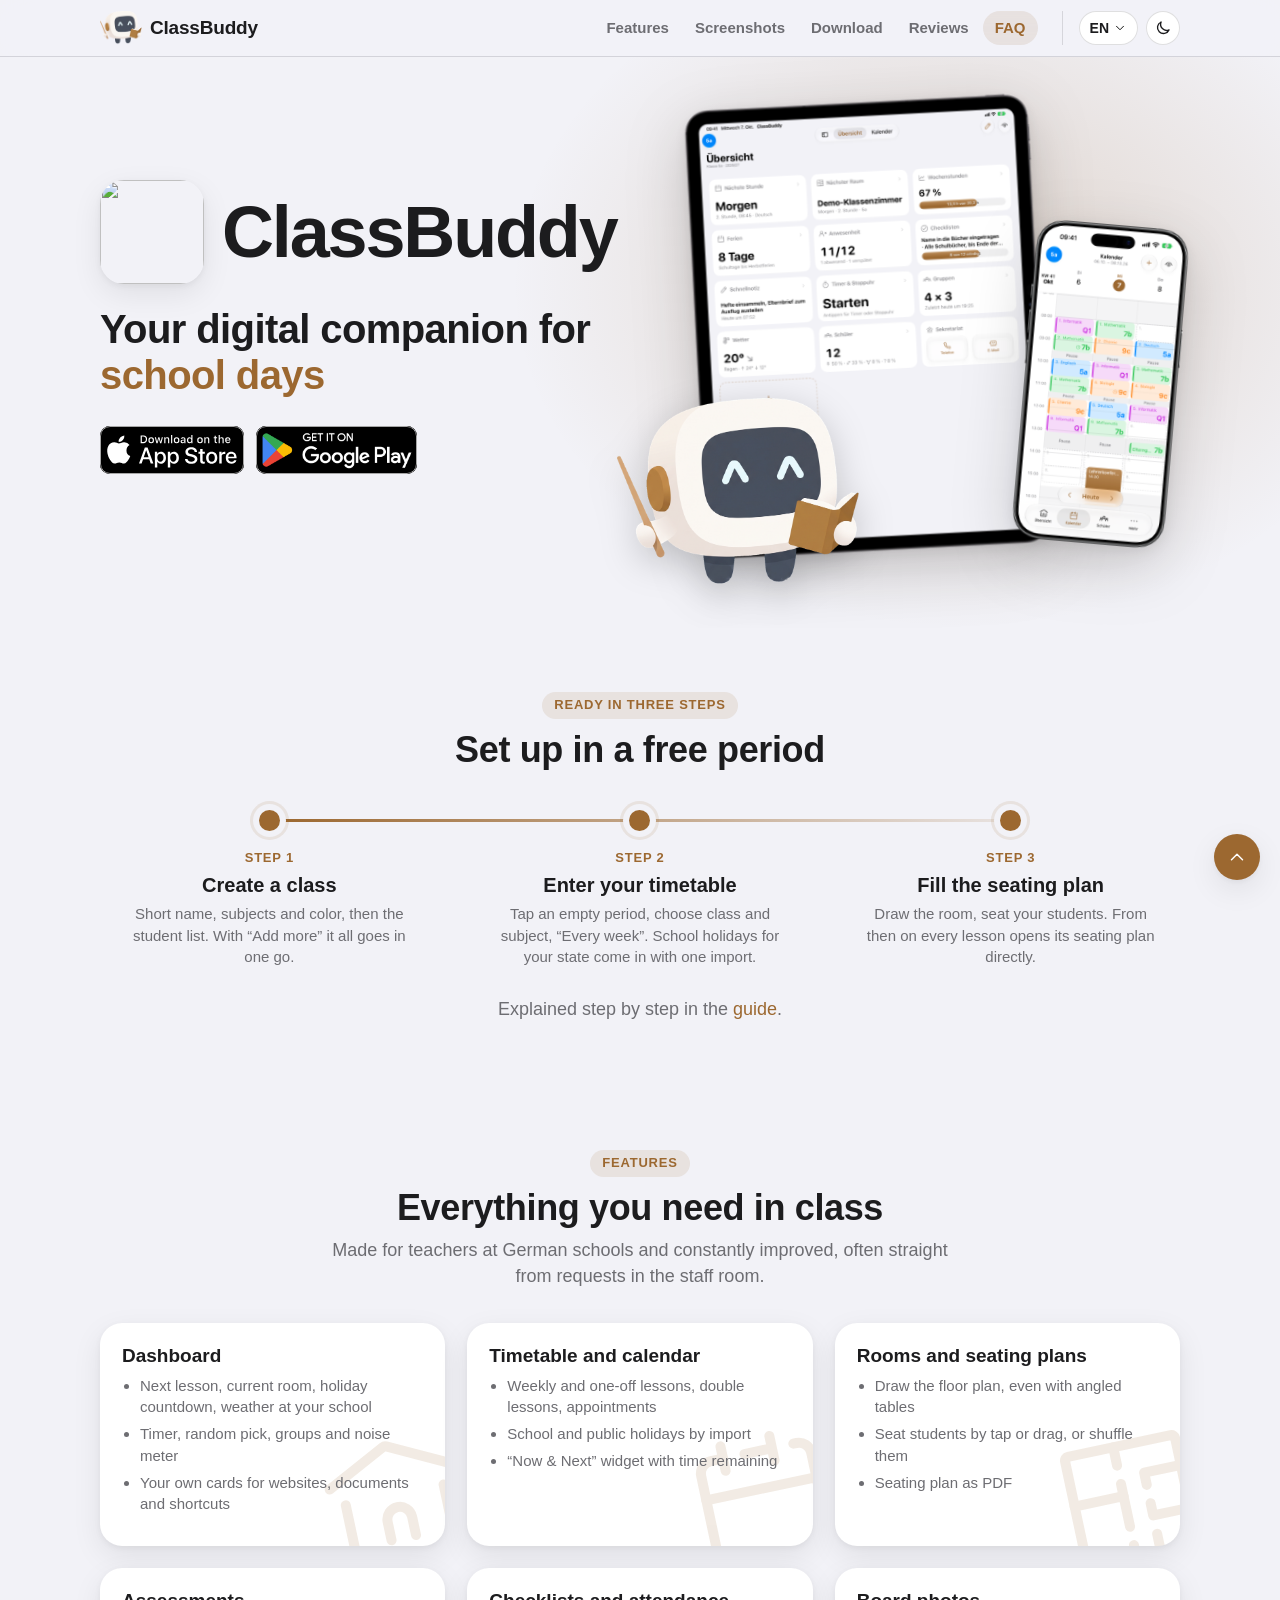
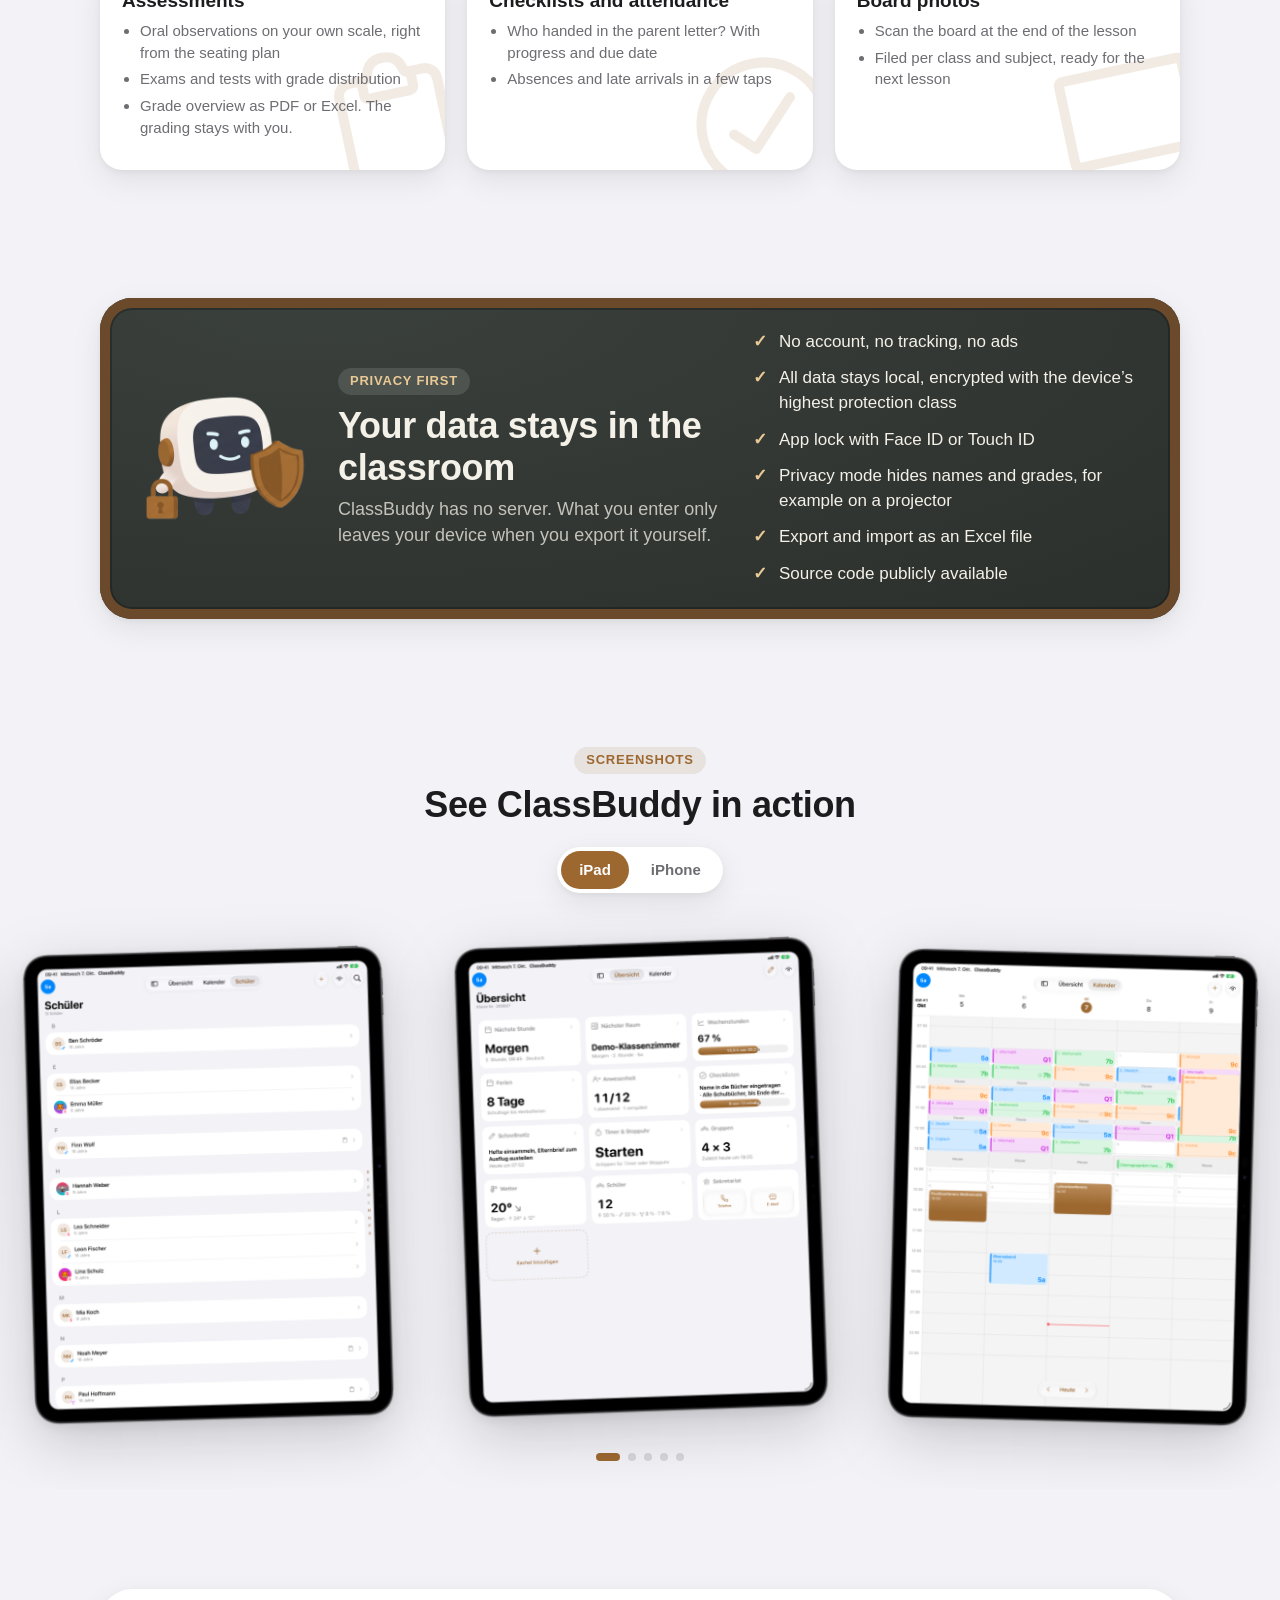
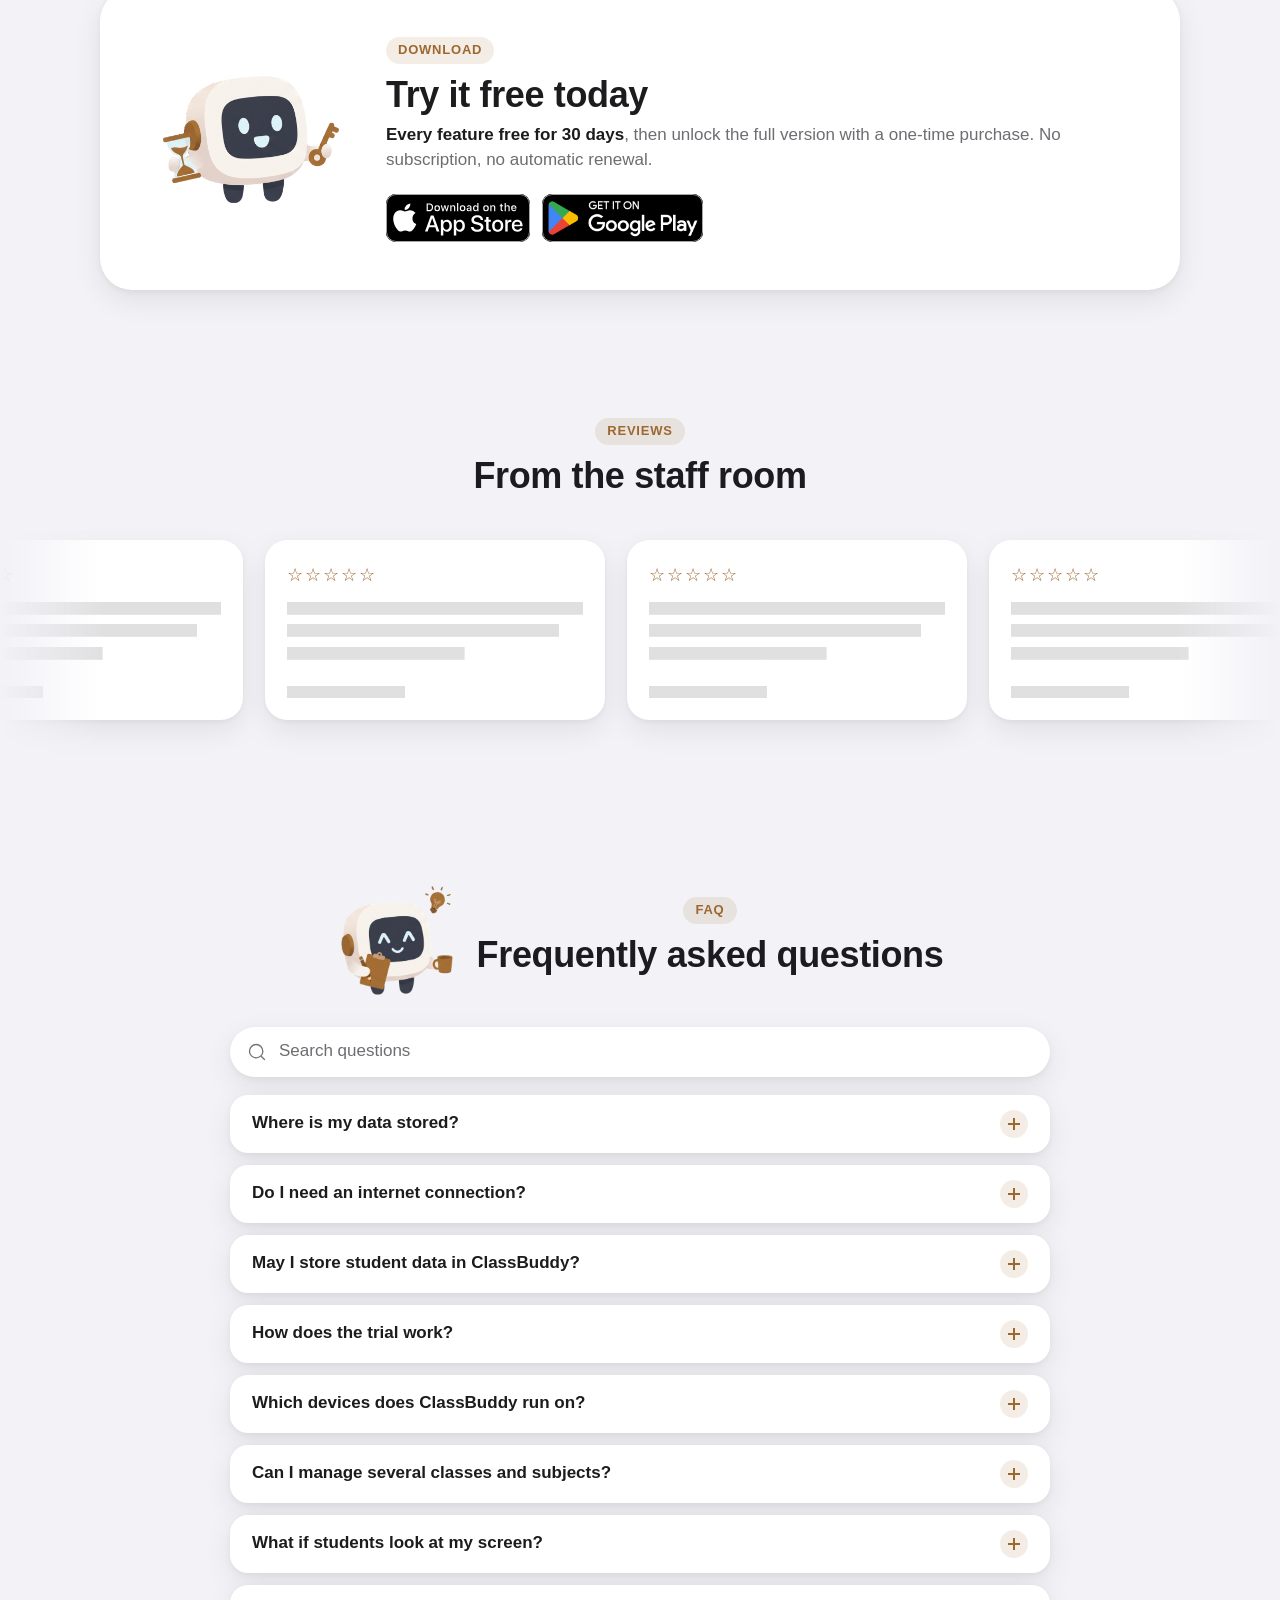
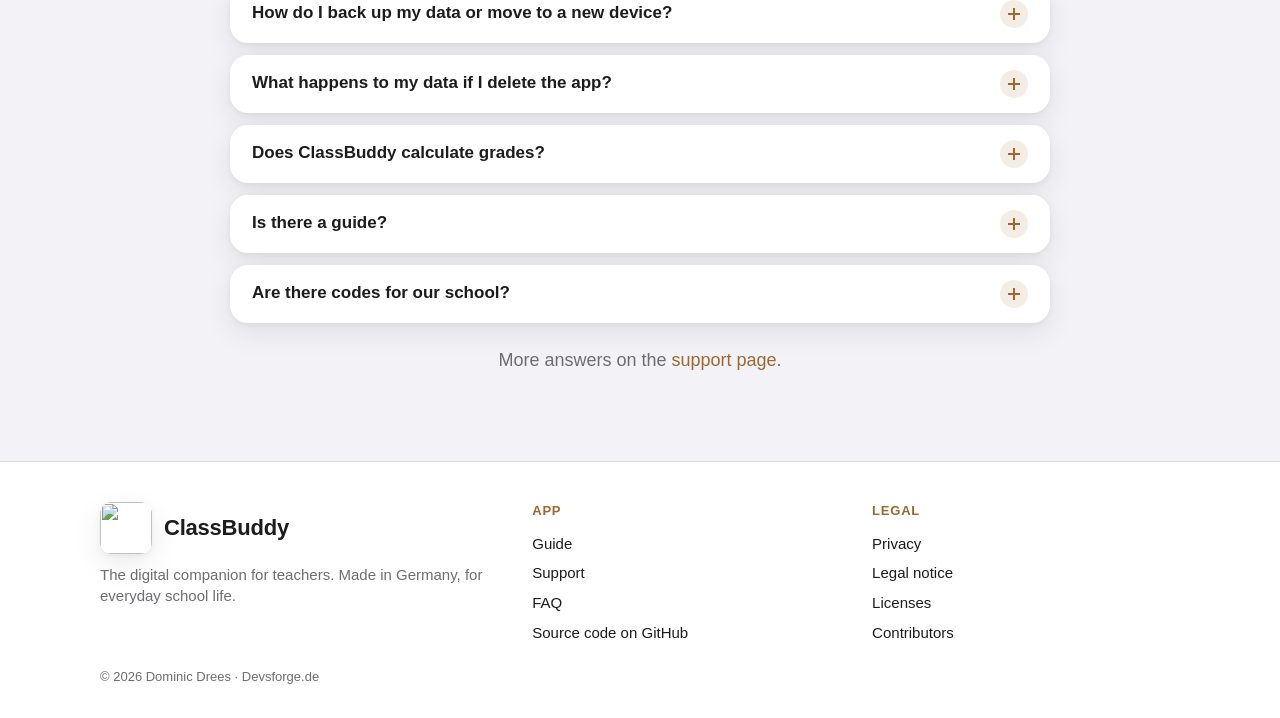
==== commit 351beb5b: "Website: matching store buttons, centered FAQ icon, classbuddy.devsforge.de" ====
--- a/site/index.en.html
+++ b/site/index.en.html
@@ -7,7 +7,8 @@
 <meta name="description" content="Timetable, seating plans, assessments and checklists for teachers. Everything stays on your iPad or iPhone, protected by Face ID.">
 <meta property="og:title" content="ClassBuddy">
 <meta property="og:description" content="Your digital companion for everyday school life. Everything stays on your device, no account, no cloud.">
-<meta property="og:image" content="https://undeadd.github.io/ClassBuddy/app-icon.png">
+<meta property="og:image" content="https://classbuddy.devsforge.de/app-icon.png">
+<link rel="canonical" href="https://classbuddy.devsforge.de/index.en.html">
 <meta property="og:type" content="website">
 <meta name="theme-color" content="#f2f2f7">
 <link rel="icon" href="app-icon.png">
--- a/site/landing.css
+++ b/site/landing.css
@@ -145,9 +145,15 @@
 
 /* Store-Buttons: beide Bilder ohne eigenen Rand (Google-Play-Bild zugeschnitten), gleiche Höhe = gleich groß */
 .badges { display: flex; flex-wrap: wrap; align-items: center; gap: 12px; }
-.badge { display: inline-block; transition: transform 0.2s; }
+/* Einheitliche Form: eigener Rahmen und Radius, die Bilder leicht vergrößert und beschnitten, damit ihre eigenen,
+   unterschiedlich runden Ränder verschwinden und keine Linie halb abgeschnitten wird */
+.badge {
+  position: relative; display: inline-block; height: 48px; border-radius: 10px; overflow: hidden; background: #000;
+  transition: transform 0.2s;
+}
+.badge::after { content: ""; position: absolute; inset: 0; border: 1px solid #a6a6a6; border-radius: inherit; pointer-events: none; }
 .badge:hover { transform: translateY(-2px); }
-.badge img { height: 48px; width: auto; }
+.badge img { height: 48px; width: auto; transform: scale(1.08); }
 
 /* Zeitstrahl */
 .timeline { list-style: none; margin: 40px 0 28px; padding: 0; display: grid; grid-template-columns: repeat(3, 1fr); gap: 32px; position: relative; }
@@ -289,12 +295,20 @@
 .faq details.is-open { box-shadow: var(--shadow), 0 0 0 1.5px var(--pill); }
 .faq summary { cursor: pointer; list-style: none; font-weight: 700; padding: 15px 0; display: flex; justify-content: space-between; align-items: center; gap: 16px; }
 .faq summary::-webkit-details-marker { display: none; }
+/* Plus aus zwei Balken (statt Schriftzeichen), damit es sich genau um die Mitte dreht */
 .faq summary::after {
-  content: "+"; flex: none; display: grid; place-items: center; width: 28px; height: 28px; border-radius: 50%;
-  background: var(--pill); color: var(--accent); font-size: 20px; line-height: 1;
-  transition: transform 0.35s cubic-bezier(0.3, 1.4, 0.5, 1), background 0.25s, color 0.25s;
-}
-.faq details.is-open summary::after { transform: rotate(135deg); background: var(--accent); color: var(--accent-text); }
+  --bar: var(--accent);
+  content: ""; flex: none; width: 28px; height: 28px; border-radius: 50%;
+  background: linear-gradient(var(--bar), var(--bar)) center / 12px 2px no-repeat,
+              linear-gradient(var(--bar), var(--bar)) center / 2px 12px no-repeat, var(--pill);
+  transition: transform 0.35s cubic-bezier(0.3, 1.4, 0.5, 1), background-color 0.25s;
+}
+.faq details.is-open summary::after {
+  --bar: var(--accent-text);
+  transform: rotate(135deg);
+  background: linear-gradient(var(--bar), var(--bar)) center / 12px 2px no-repeat,
+              linear-gradient(var(--bar), var(--bar)) center / 2px 12px no-repeat, var(--accent);
+}
 .faq .answer { overflow: hidden; }
 .faq p { margin: 0; padding-bottom: 16px; color: var(--secondary); }
 
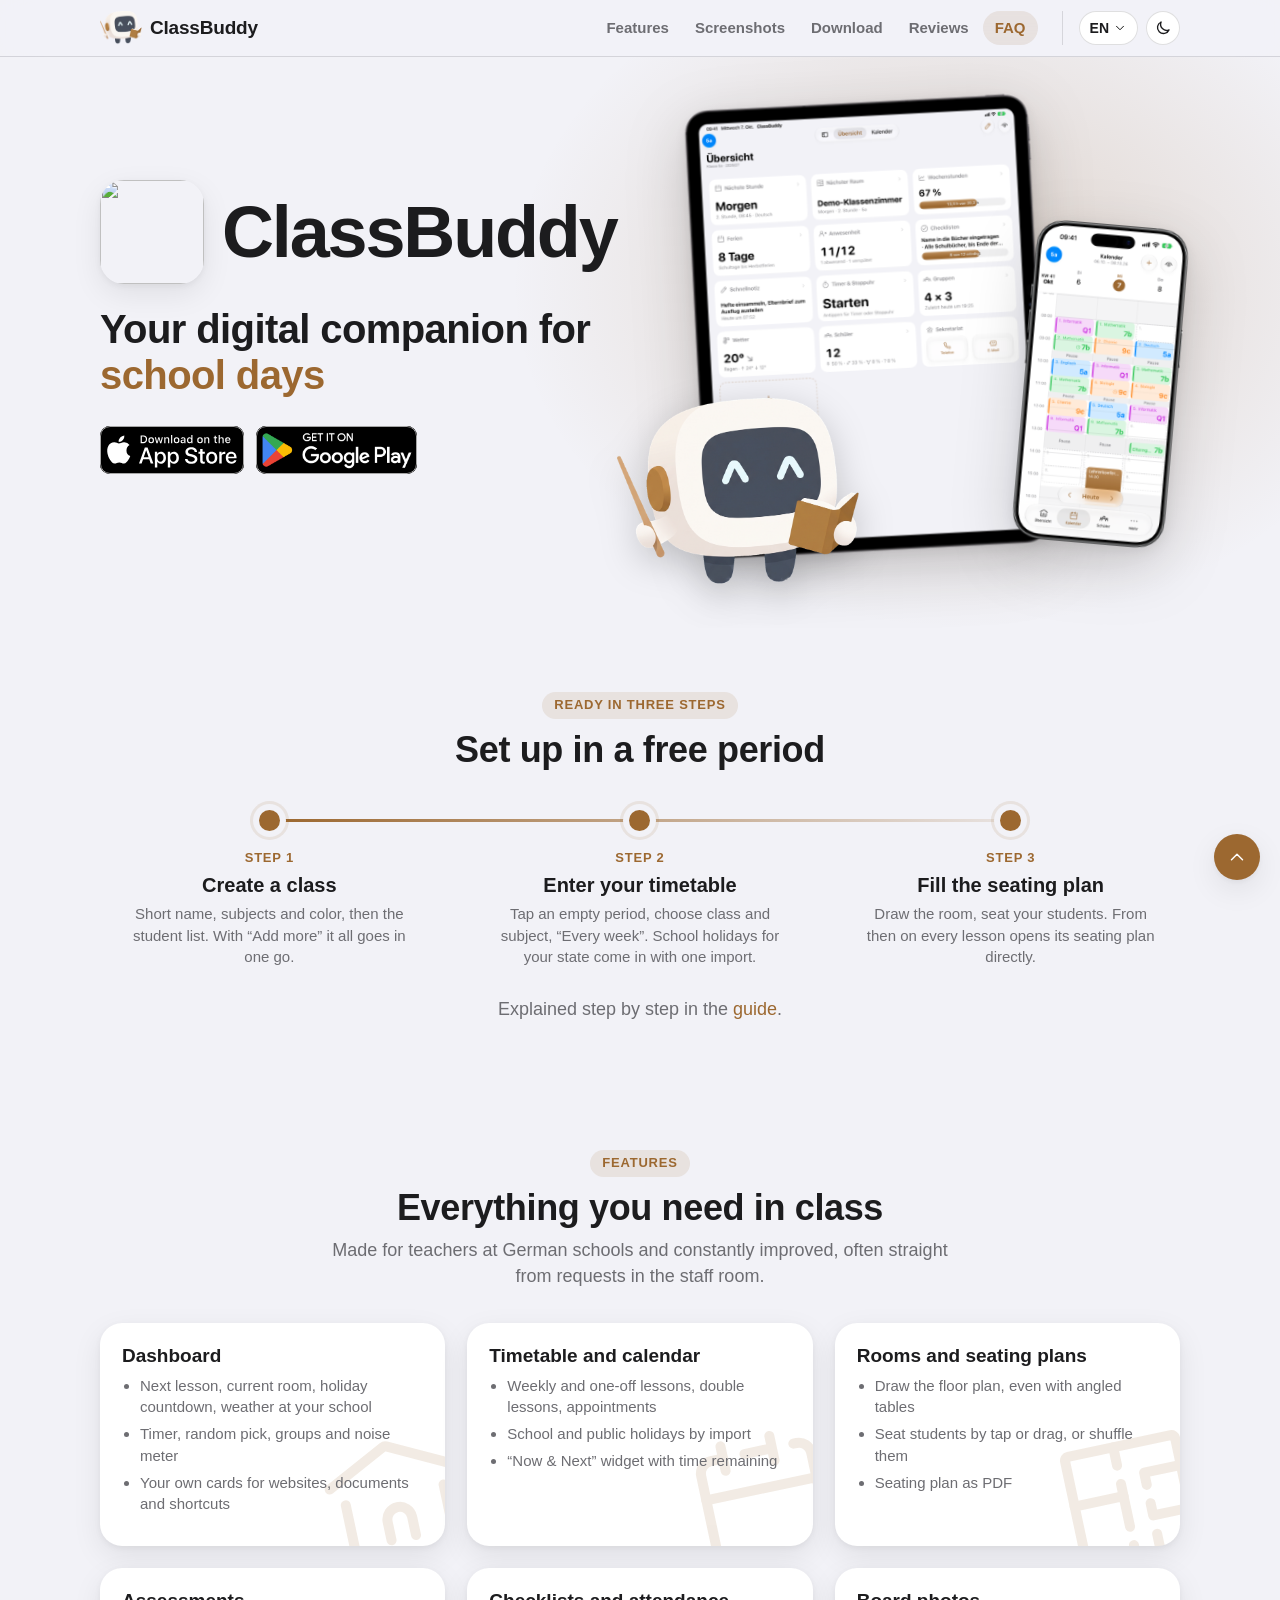
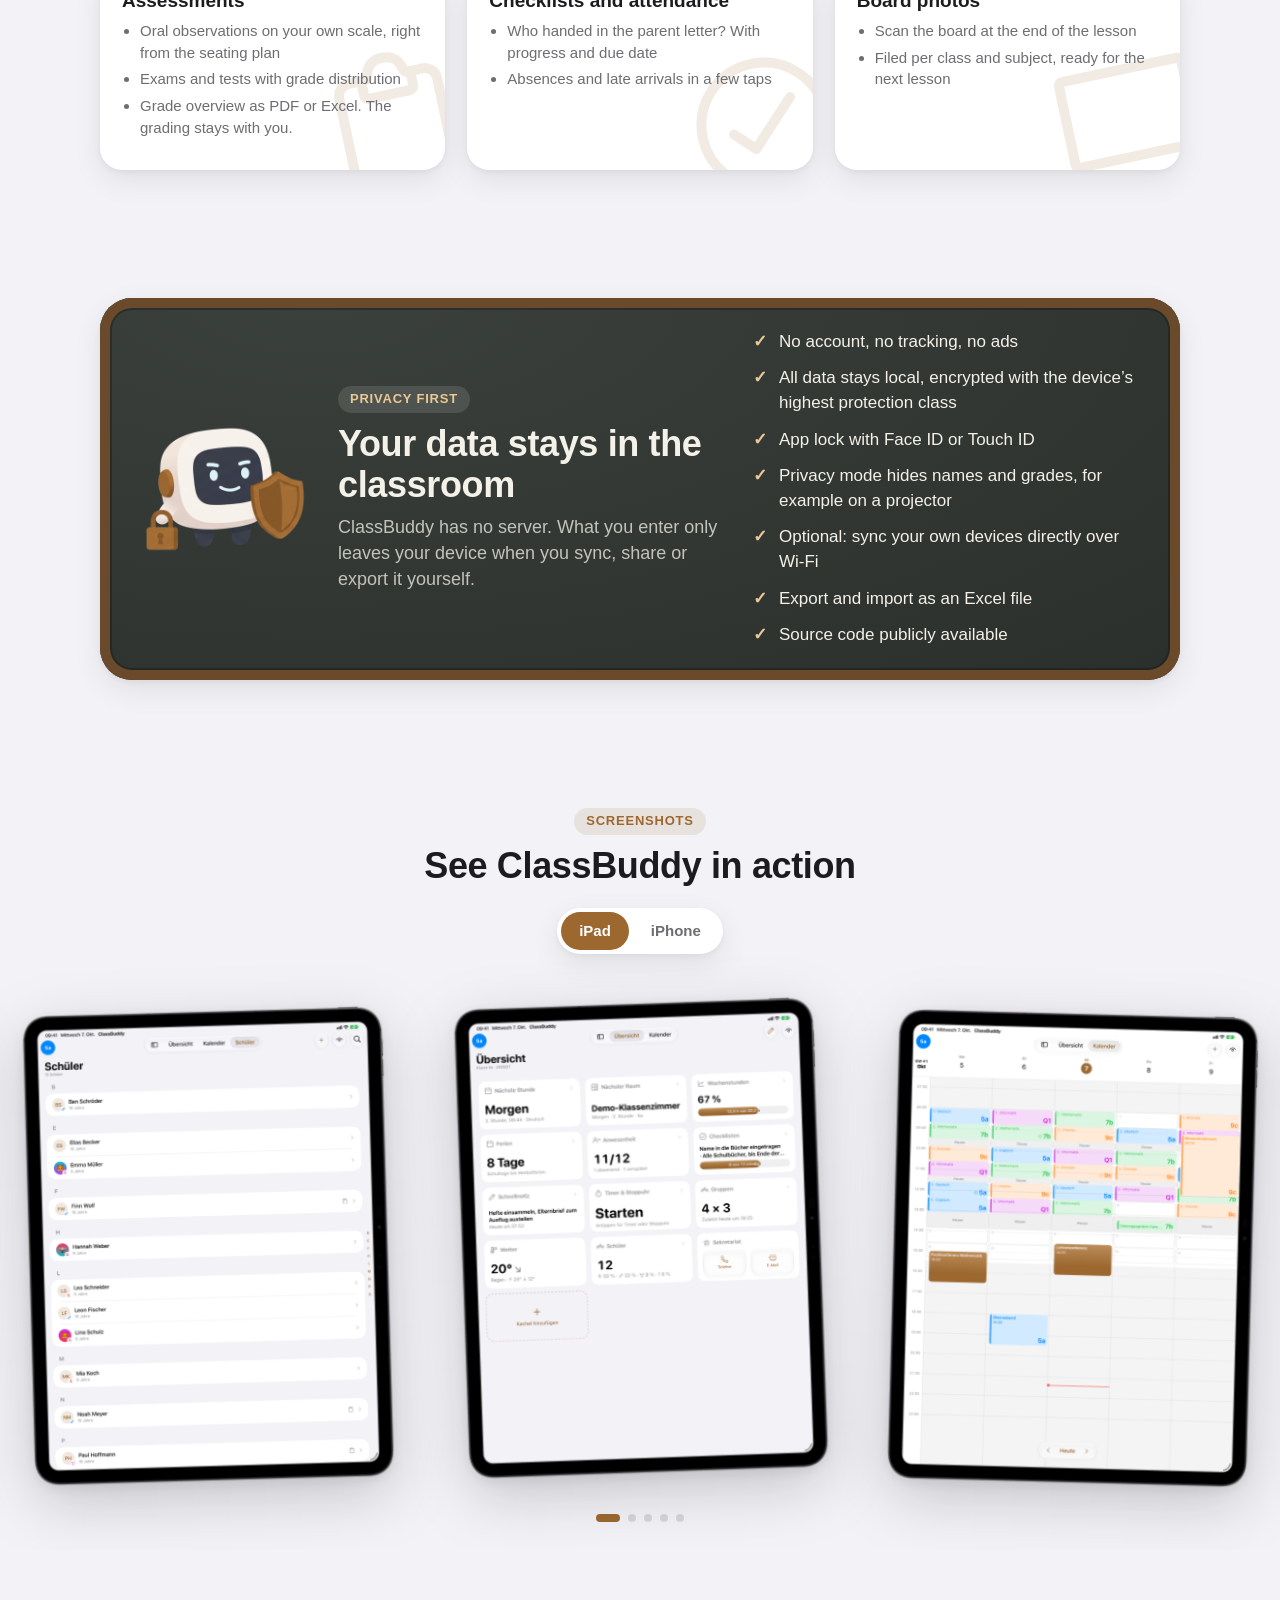
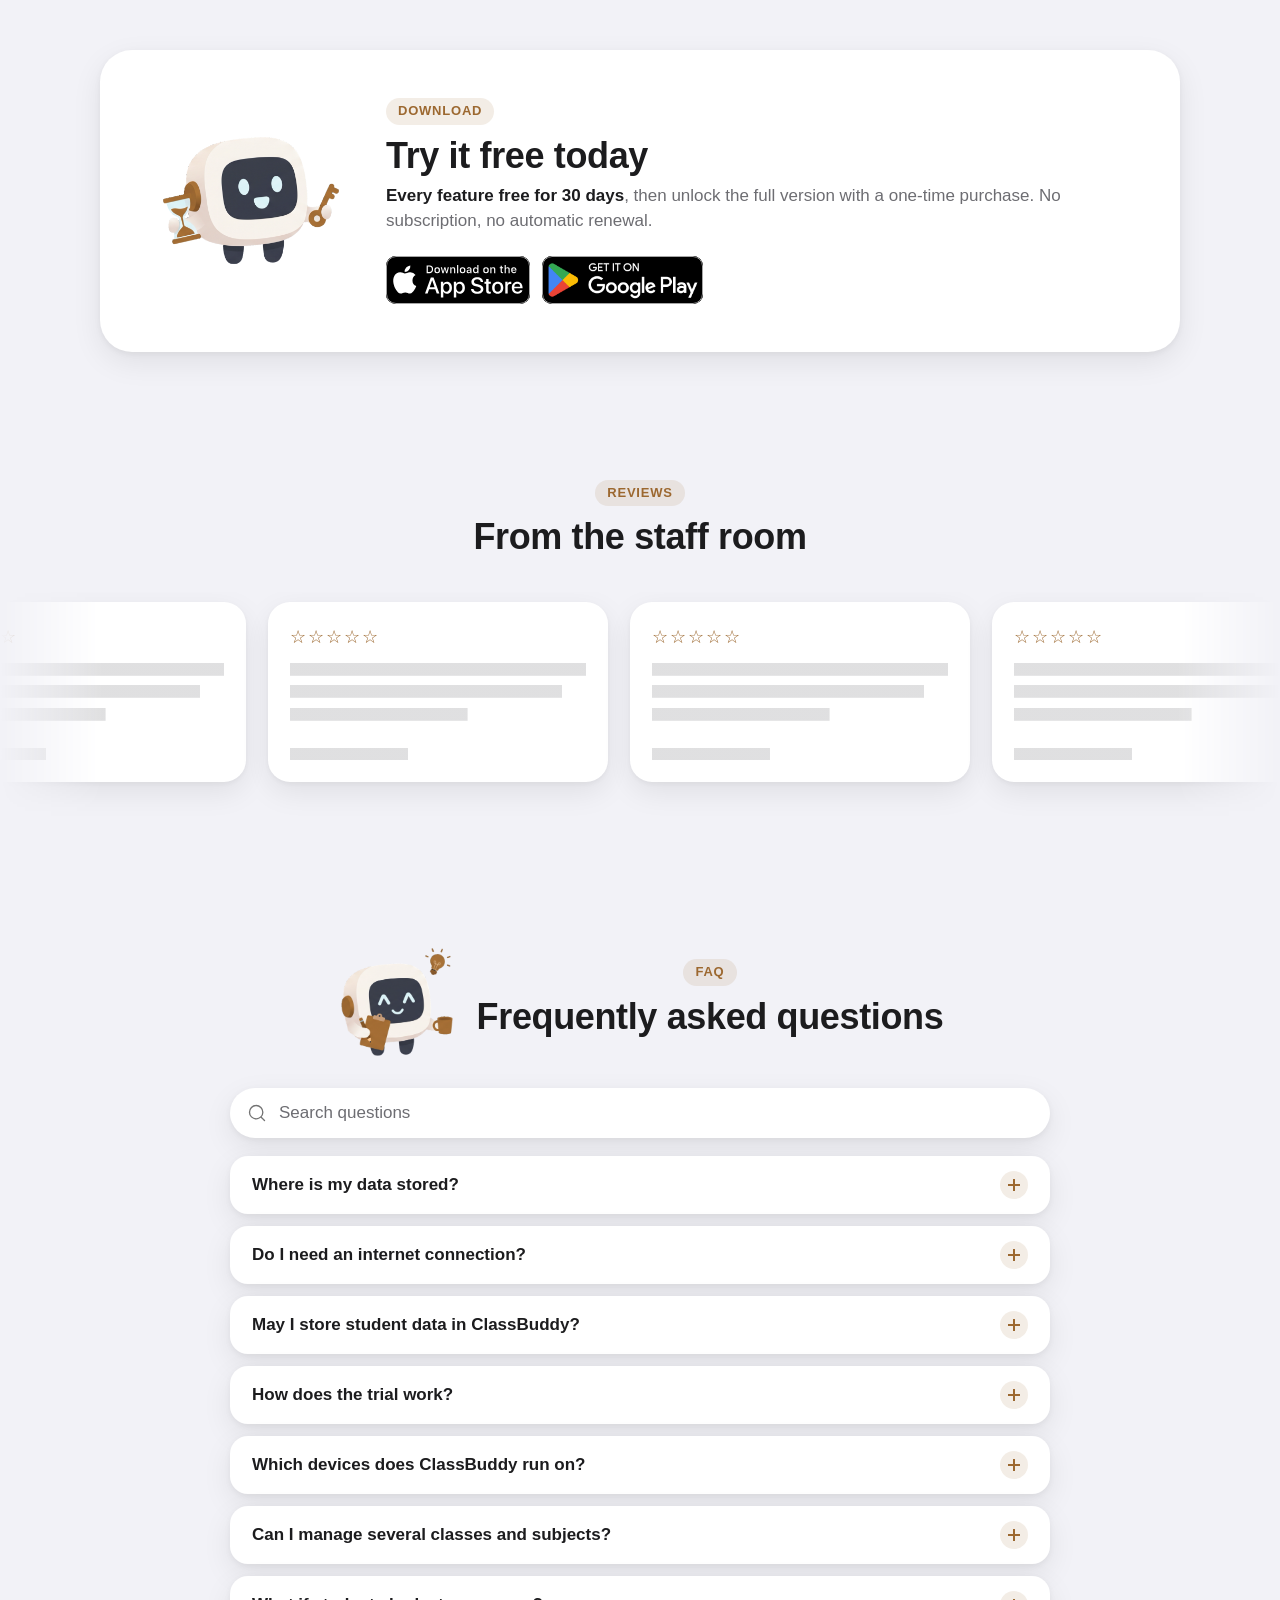
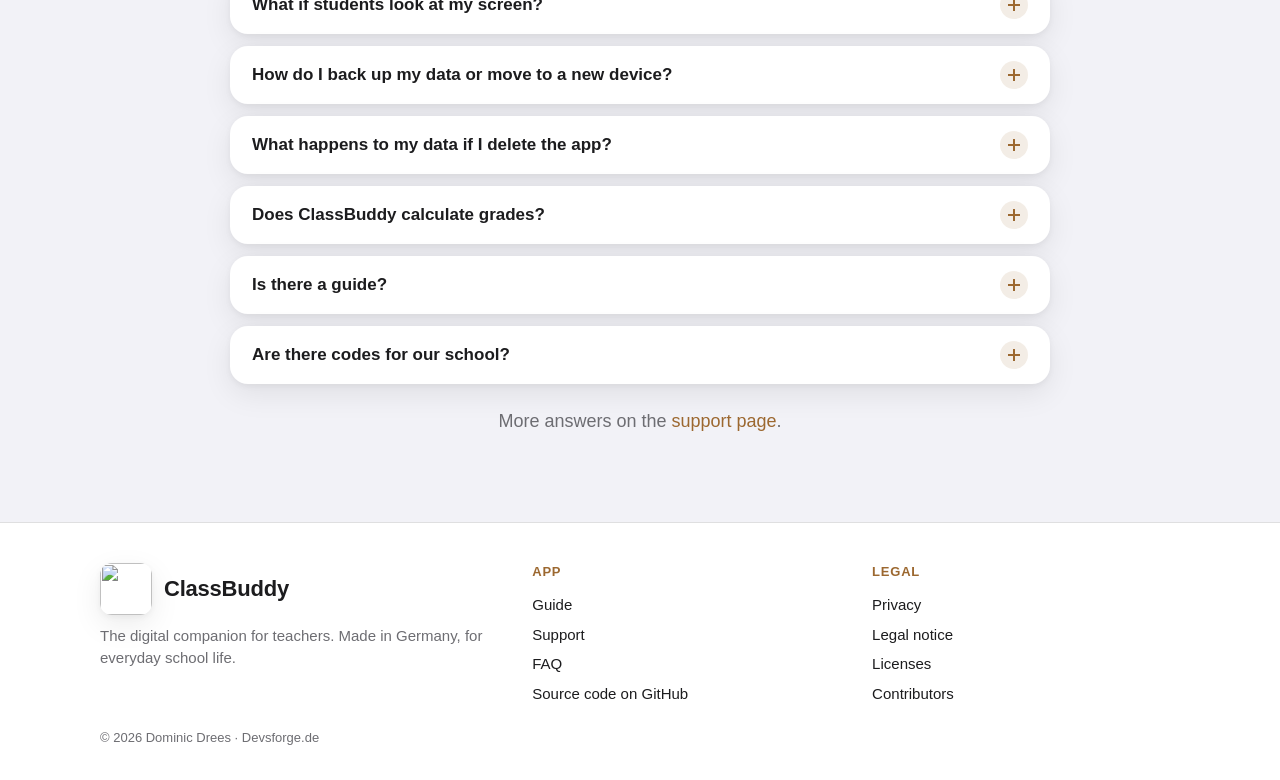
==== commit a12b7240: "Texts: optional sync and sharing in privacy policy, README, website and support pages" ====
--- a/site/index.en.html
+++ b/site/index.en.html
@@ -126,13 +126,14 @@
       <div>
         <span class="eyebrow">Privacy first</span>
         <h2>Your data stays in the classroom</h2>
-        <p class="lead">ClassBuddy has no server. What you enter only leaves your device when you export it yourself.</p>
+        <p class="lead">ClassBuddy has no server. What you enter only leaves your device when you sync, share or export it yourself.</p>
       </div>
       <ul class="checks">
         <li>No account, no tracking, no ads</li>
         <li>All data stays local, encrypted with the device’s highest protection class</li>
         <li>App lock with Face ID or Touch ID</li>
         <li>Privacy mode hides names and grades, for example on a projector</li>
+        <li>Optional: sync your own devices directly over Wi‑Fi</li>
         <li>Export and import as an Excel file</li>
         <li>Source code publicly available</li>
       </ul>
@@ -232,14 +233,14 @@
       <input type="search" placeholder="Search questions" aria-label="Search questions" autocomplete="off">
     </label>
     <div class="faq">
-      <details class="reveal"><summary>Where is my data stored?</summary><div class="answer"><p>Only on your device. There is no account and no ClassBuddy server, the developer has no access to your data. Details in the <a href="privacy.en.html">privacy policy</a>.</p></div></details>
+      <details class="reveal"><summary>Where is my data stored?</summary><div class="answer"><p>On your device and, if you like, on your own paired devices. There is no account and no ClassBuddy server, the developer has no access to your data. Details in the <a href="privacy.en.html">privacy policy</a>.</p></div></details>
       <details class="reveal"><summary>Do I need an internet connection?</summary><div class="answer"><p>No. ClassBuddy works completely offline. Only the holiday import and the weather card briefly need a connection.</p></div></details>
       <details class="reveal"><summary>May I store student data in ClassBuddy?</summary><div class="answer"><p>ClassBuddy is built for privacy-compliant use at German schools: everything stays local, encrypted and locked. Whether and which data you may process on a private device is up to your state and your school. More in the notes for teachers in the <a href="privacy.en.html">privacy policy</a>.</p></div></details>
       <details class="reveal"><summary>How does the trial work?</summary><div class="answer"><p>You start the trial at the end of the introduction: every feature free for 30 days, no subscription and no automatic renewal. Afterwards you unlock the full version with a one-time purchase. If you decide not to buy, export your data before the trial ends.</p></div></details>
       <details class="reveal"><summary>Which devices does ClassBuddy run on?</summary><div class="answer"><p>On iPad and iPhone with iPadOS and iOS 17.7 or later. An Android version is coming to Google Play.</p></div></details>
       <details class="reveal"><summary>Can I manage several classes and subjects?</summary><div class="answer"><p>Yes, as many classes as you like, each with several subjects. Timetable, seating plans and assessments apply per class and subject.</p></div></details>
       <details class="reveal"><summary>What if students look at my screen?</summary><div class="answer"><p>One tap on the eye at the top right turns on privacy mode: names, grades and notes are hidden, for example on a projector. Turning it off needs Face ID, Touch ID or your passcode.</p></div></details>
-      <details class="reveal"><summary>How do I back up my data or move to a new device?</summary><div class="answer"><p>Settings › App Settings › Export creates an Excel file with all your data. On the new device, import it in the same place.</p></div></details>
+      <details class="reveal"><summary>How do I back up my data or move to a new device?</summary><div class="answer"><p>Under Settings › App Settings › Data & Sync, pair the new device by QR code and sync directly over Wi‑Fi. Alternatively, “Export” there creates an Excel file with all your data that you import in the same place on the new device.</p></div></details>
       <details class="reveal"><summary>What happens to my data if I delete the app?</summary><div class="answer"><p>It is deleted together with the app, since there is no copy on a server. Export anything you want to keep first.</p></div></details>
       <details class="reveal"><summary>Does ClassBuddy calculate grades?</summary><div class="answer"><p>No. ClassBuddy keeps observations and assessments organized, the grading stays with you.</p></div></details>
       <details class="reveal"><summary>Is there a guide?</summary><div class="answer"><p>Yes, the <a href="guide.en.html">guide</a> explains the setup step by step. You also find it in the app under Settings.</p></div></details>
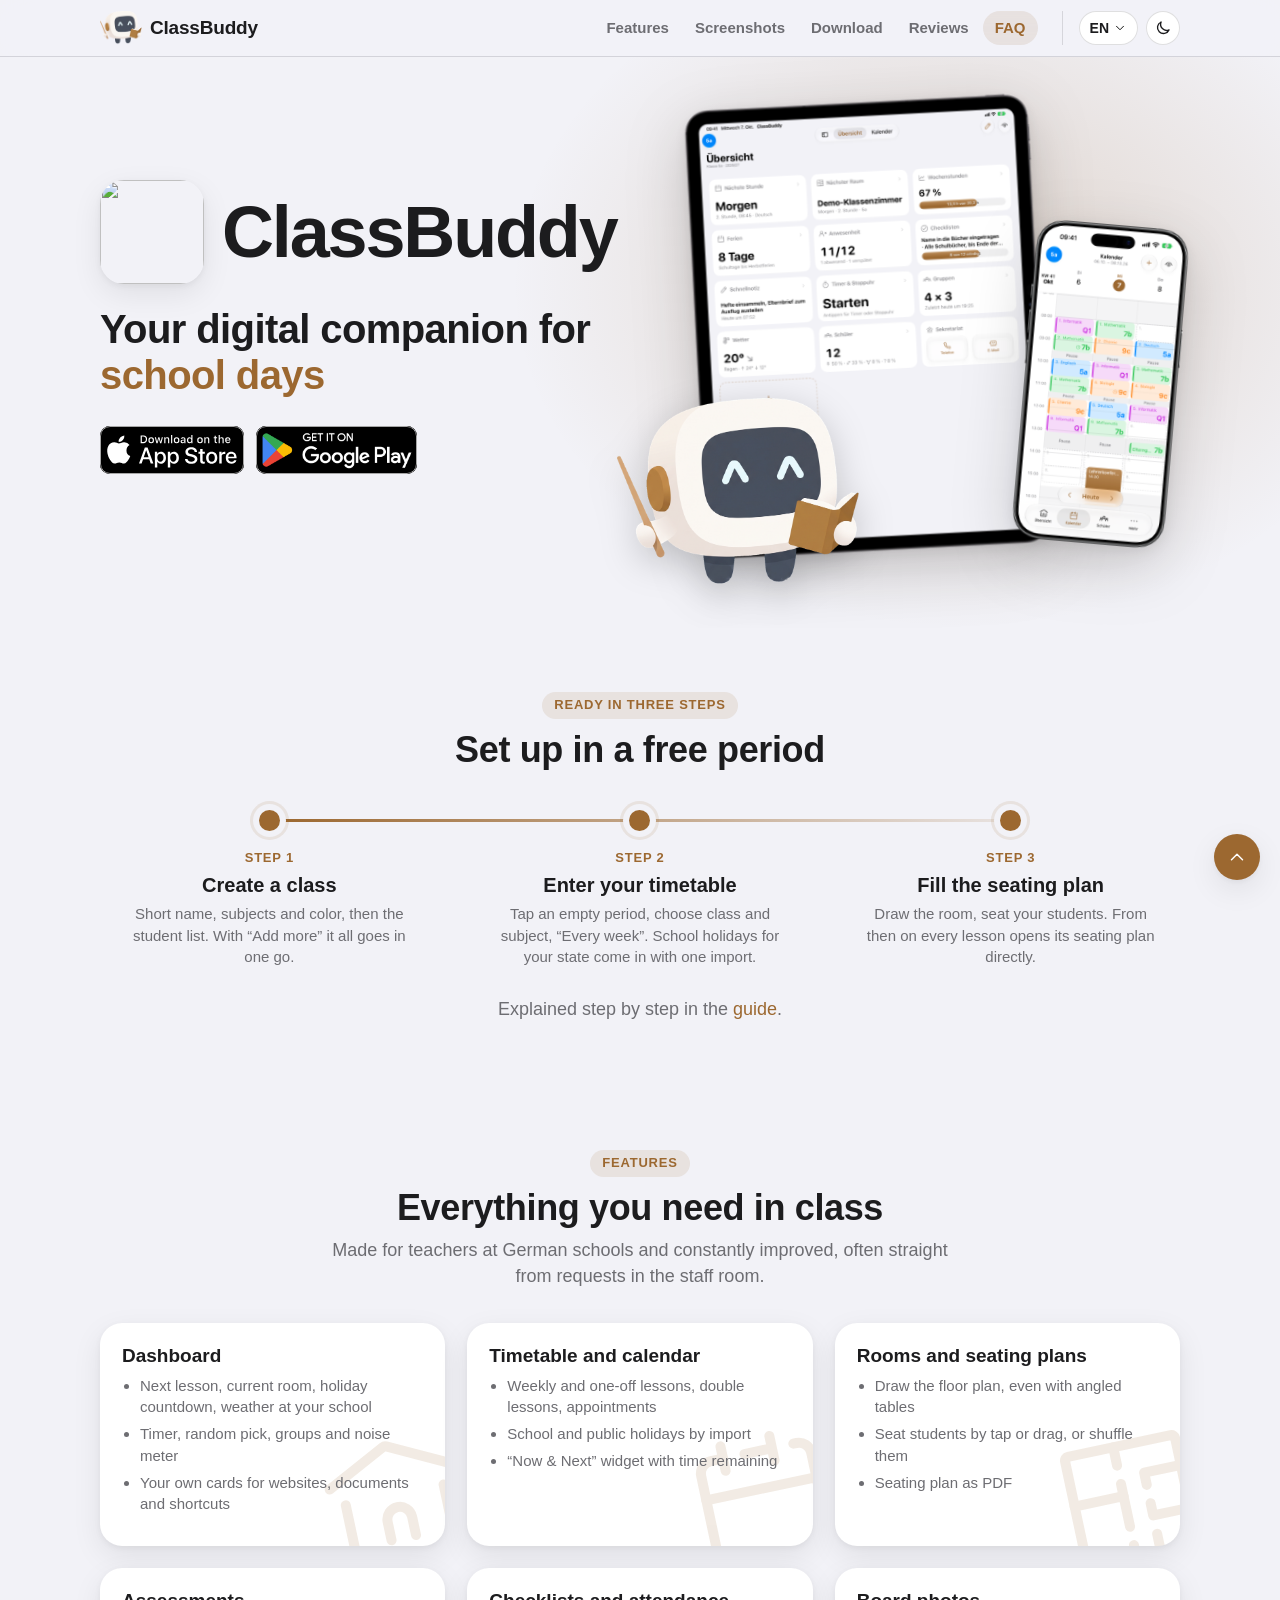
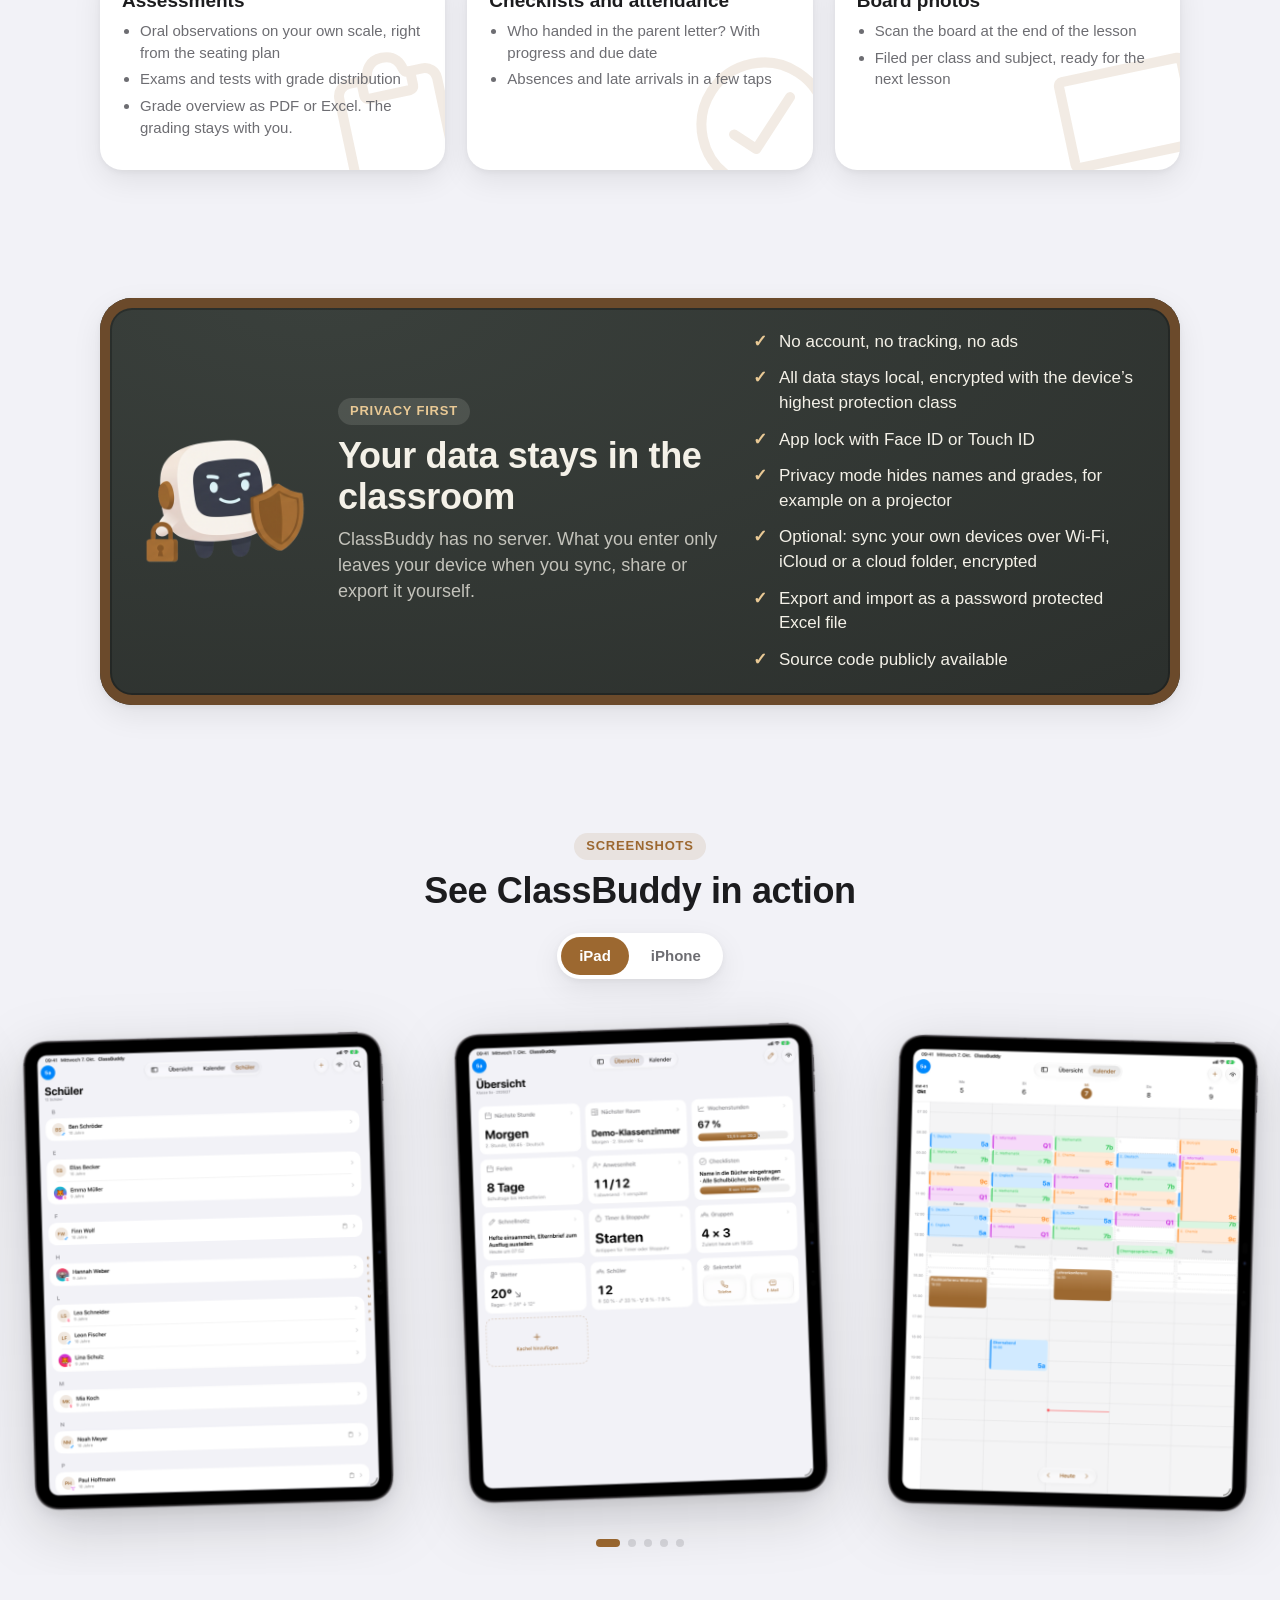
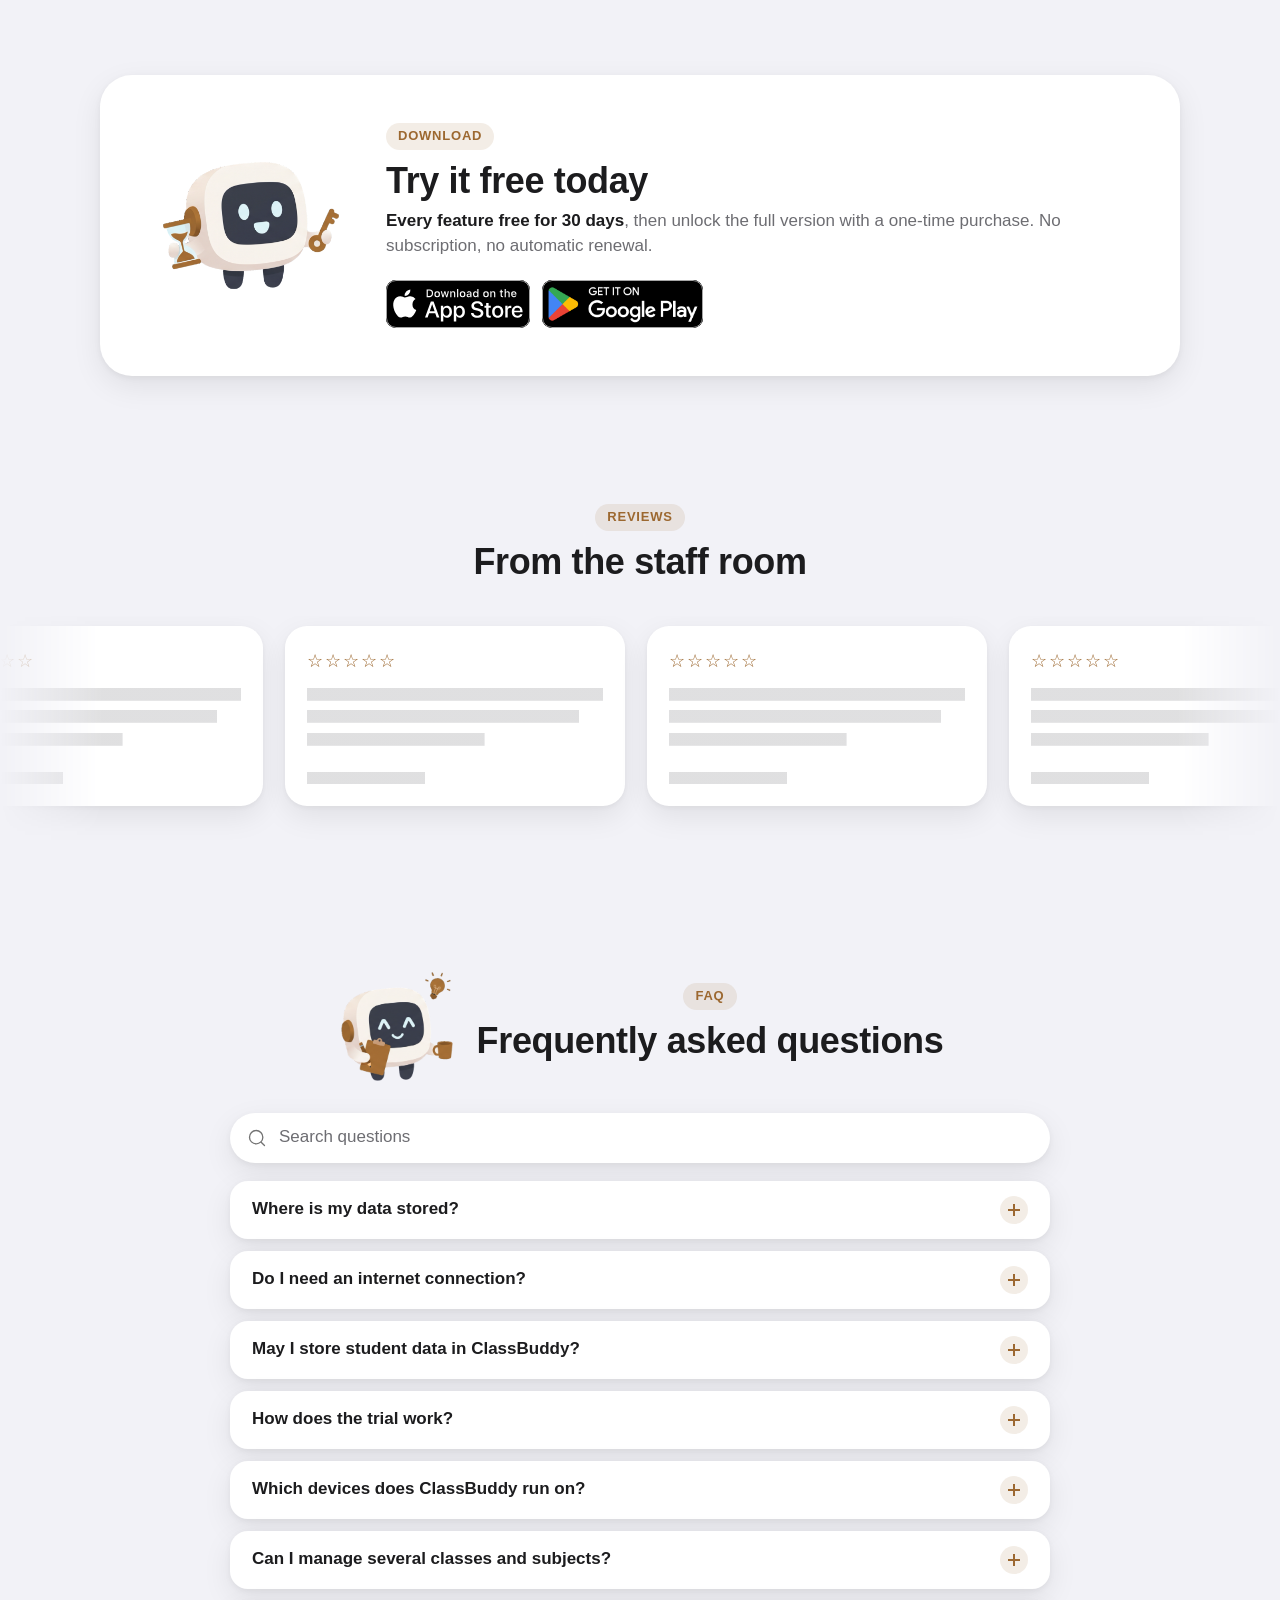
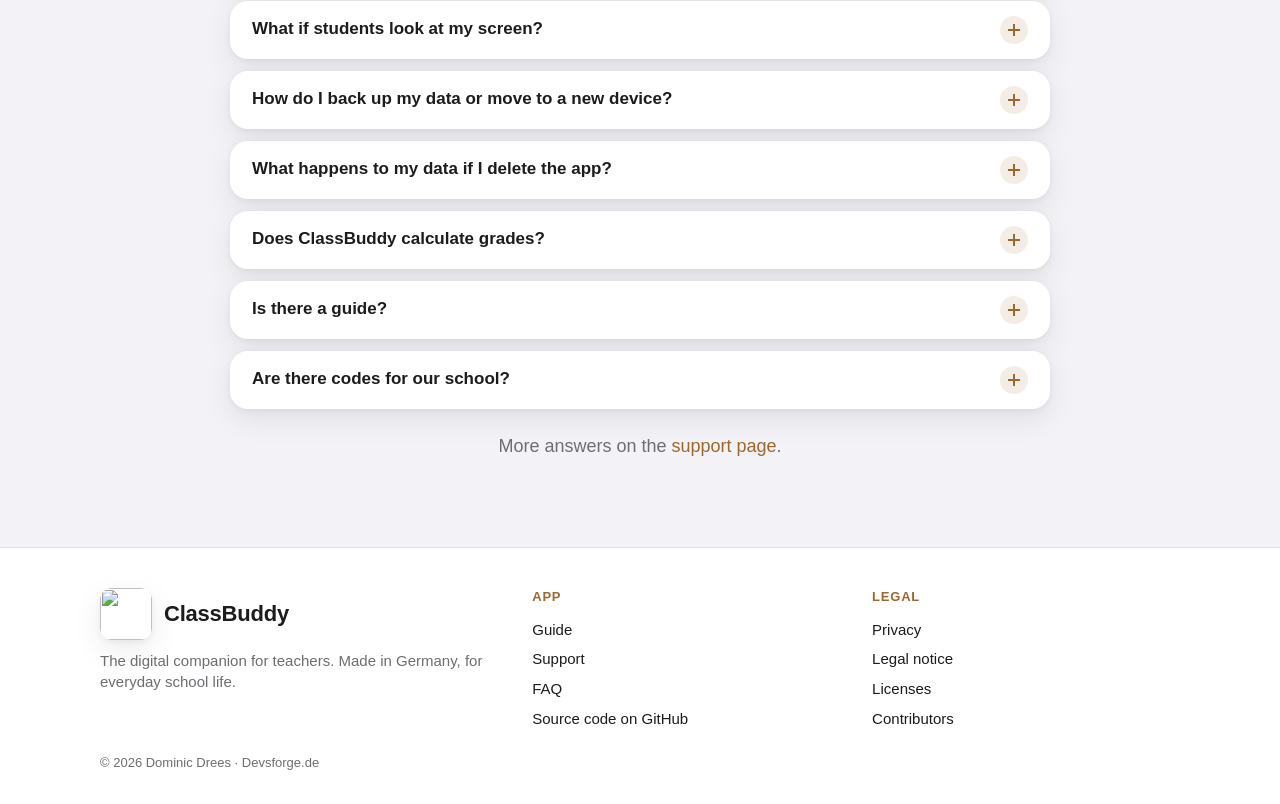
==== commit d14d7e46: "Data password, encrypted Excel backup, iCloud and cloud folder sync, build 12 - One data password in" ====
--- a/site/index.en.html
+++ b/site/index.en.html
@@ -6,7 +6,7 @@
 <title>ClassBuddy · The digital companion for teachers</title>
 <meta name="description" content="Timetable, seating plans, assessments and checklists for teachers. Everything stays on your iPad or iPhone, protected by Face ID.">
 <meta property="og:title" content="ClassBuddy">
-<meta property="og:description" content="Your digital companion for everyday school life. Everything stays on your device, no account, no cloud.">
+<meta property="og:description" content="Your digital companion for everyday school life. Everything stays on your device, no account, sync only if you want it and encrypted.">
 <meta property="og:image" content="https://classbuddy.devsforge.de/app-icon.png">
 <link rel="canonical" href="https://classbuddy.devsforge.de/index.en.html">
 <meta property="og:type" content="website">
@@ -133,8 +133,8 @@
         <li>All data stays local, encrypted with the device’s highest protection class</li>
         <li>App lock with Face ID or Touch ID</li>
         <li>Privacy mode hides names and grades, for example on a projector</li>
-        <li>Optional: sync your own devices directly over Wi‑Fi</li>
-        <li>Export and import as an Excel file</li>
+        <li>Optional: sync your own devices over Wi‑Fi, iCloud or a cloud folder, encrypted</li>
+        <li>Export and import as a password protected Excel file</li>
         <li>Source code publicly available</li>
       </ul>
     </div>
@@ -233,8 +233,8 @@
       <input type="search" placeholder="Search questions" aria-label="Search questions" autocomplete="off">
     </label>
     <div class="faq">
-      <details class="reveal"><summary>Where is my data stored?</summary><div class="answer"><p>On your device and, if you like, on your own paired devices. There is no account and no ClassBuddy server, the developer has no access to your data. Details in the <a href="privacy.en.html">privacy policy</a>.</p></div></details>
-      <details class="reveal"><summary>Do I need an internet connection?</summary><div class="answer"><p>No. ClassBuddy works completely offline. Only the holiday import and the weather card briefly need a connection.</p></div></details>
+      <details class="reveal"><summary>Where is my data stored?</summary><div class="answer"><p>On your device and, if you like, on your own devices (directly, through iCloud or a cloud folder, encrypted there). There is no account and no ClassBuddy server, the developer has no access to your data. Details in the <a href="privacy.en.html">privacy policy</a>.</p></div></details>
+      <details class="reveal"><summary>Do I need an internet connection?</summary><div class="answer"><p>No. ClassBuddy works completely offline. Only the holiday import, the weather card and syncing through iCloud or a cloud folder need a connection; syncing your own devices on the same Wi‑Fi works without internet.</p></div></details>
       <details class="reveal"><summary>May I store student data in ClassBuddy?</summary><div class="answer"><p>ClassBuddy is built for privacy-compliant use at German schools: everything stays local, encrypted and locked. Whether and which data you may process on a private device is up to your state and your school. More in the notes for teachers in the <a href="privacy.en.html">privacy policy</a>.</p></div></details>
       <details class="reveal"><summary>How does the trial work?</summary><div class="answer"><p>You start the trial at the end of the introduction: every feature free for 30 days, no subscription and no automatic renewal. Afterwards you unlock the full version with a one-time purchase. If you decide not to buy, export your data before the trial ends.</p></div></details>
       <details class="reveal"><summary>Which devices does ClassBuddy run on?</summary><div class="answer"><p>On iPad and iPhone with iPadOS and iOS 17.7 or later. An Android version is coming to Google Play.</p></div></details>
